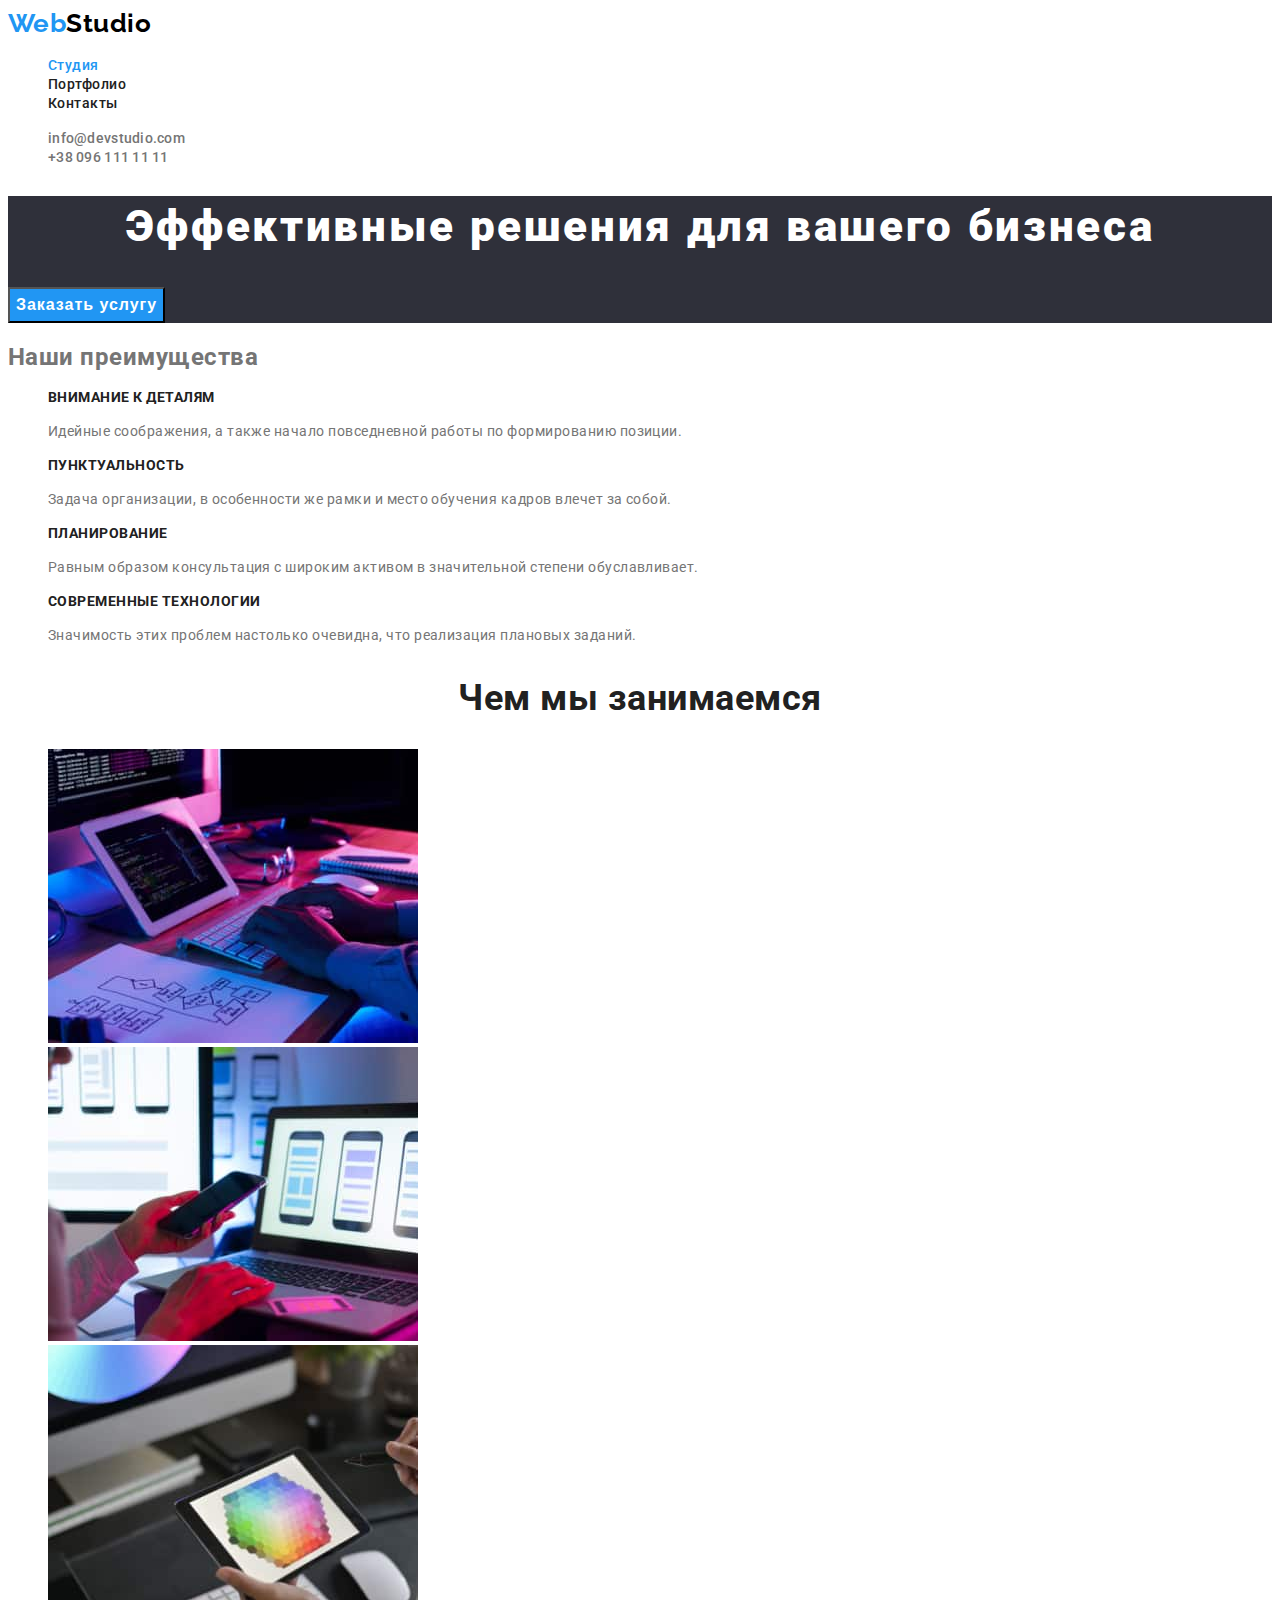
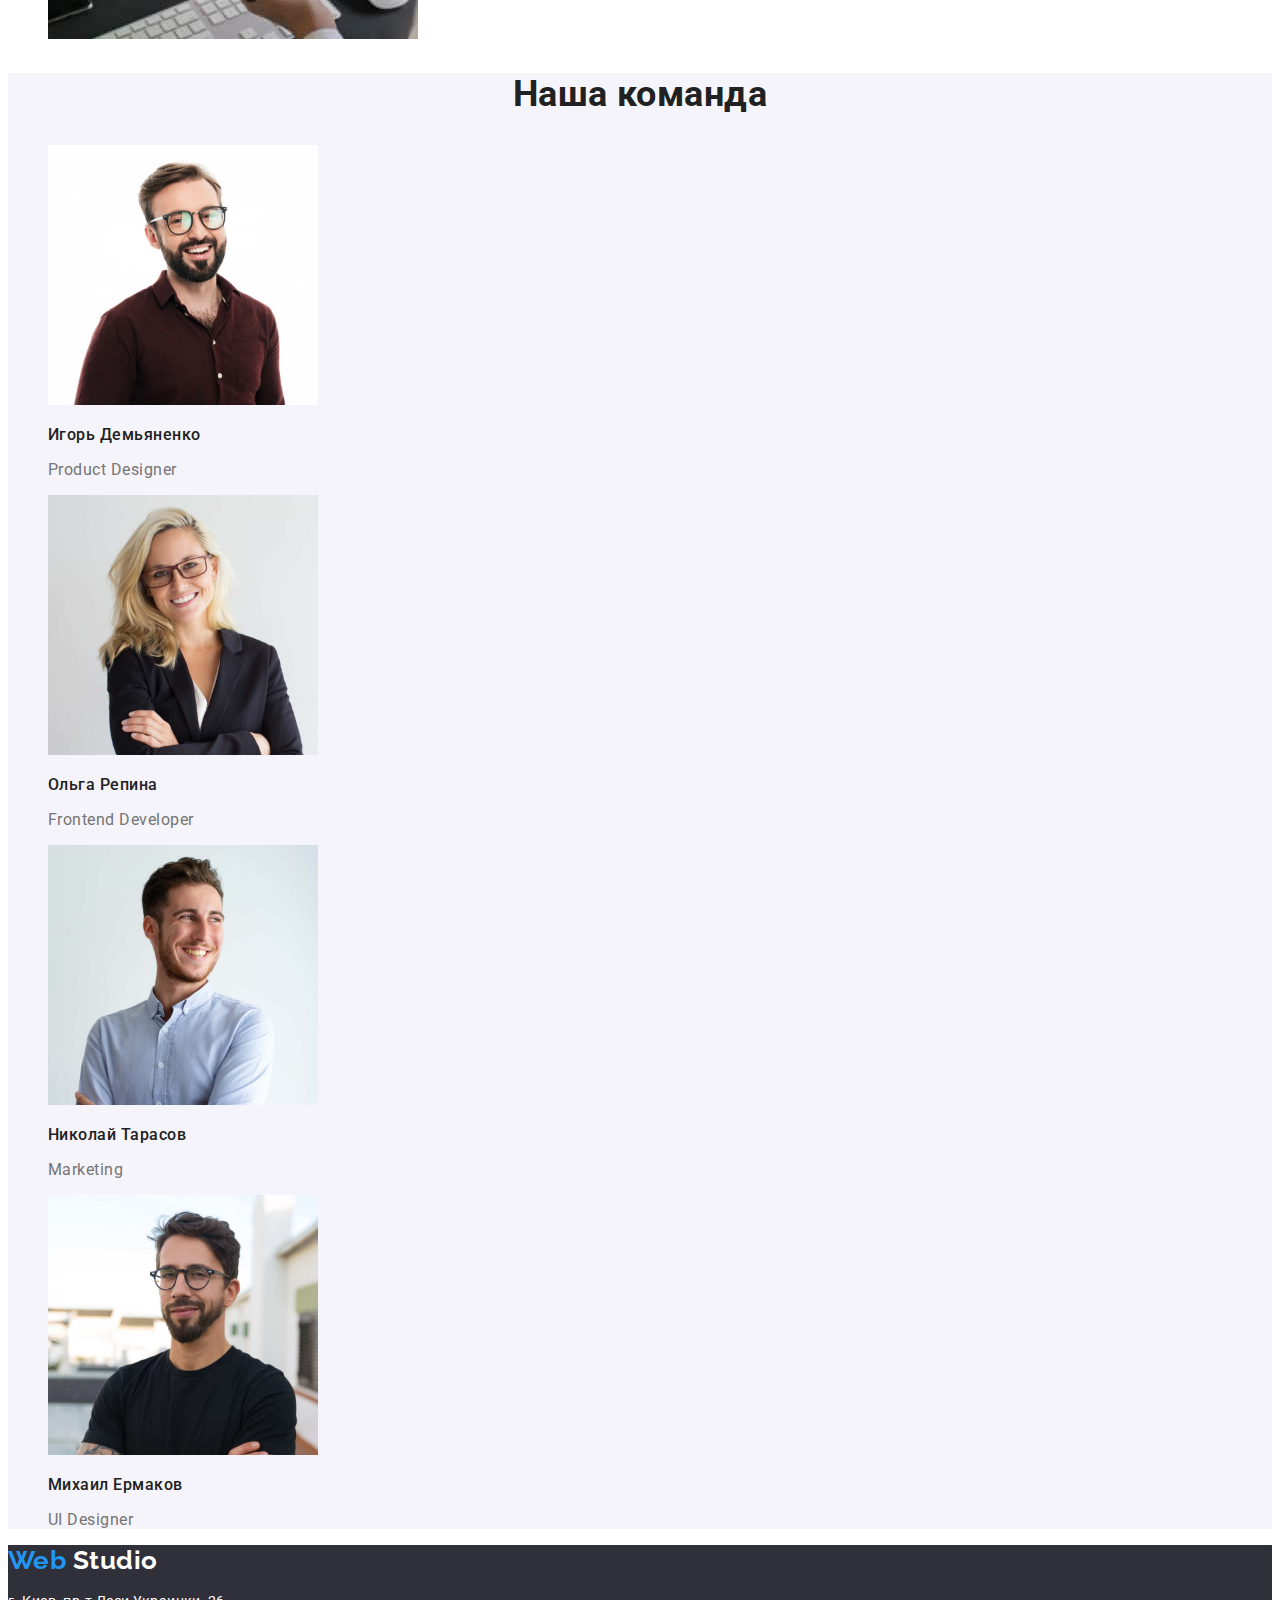
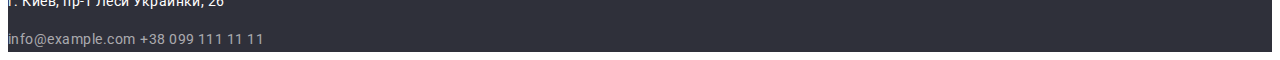
==== index.html @ 5347fd95 "Добавляет предыдущие файлы" ====
<!DOCTYPE html>
<html lang="ru">
<head>
    <meta charset="UTF-8">
    <meta http-equiv="X-UA-Compatible" content="IE=edge">
    <meta name="viewport" content="width=device-width, initial-scale=1.0">
    <title>Document</title>
    <link rel="preconnect" href="https://fonts.gstatic.com">
    <link href="https://fonts.googleapis.com/css2?family=Raleway:wght@700&family=Roboto:wght@400;500;700;900&display=swap"
        rel="stylesheet">
    <link rel="stylesheet" href="./css/styles.css">
</head>
<body>
    <header class="header">
        <nav>
            <a href="./index.html" class="logo"><span class="logo-web">Web</span><span class="logo-studio-header">Studio</span></a>
            <ul class="nav-list">
                <li><a href="" class="nav-list-link current">Студия</a></li>
                <li><a href="./portfolio.html" class="nav-list-link">Портфолио</a></li>
                <li><a href="" class="nav-list-link">Контакты</a></li>
            </ul>
        </nav>
        <ul class="contacts">
            <li><a href="mailto:info@devstudio.com" class="contacts-link" >info@devstudio.com</a></li>
            <li><a href="tel:+380961111111" class="contacts-link">+38 096 111 11 11</a></li>
        </ul>
    </header>
    <main>
        <!-- секция заказать услугу-->
        <section class="hero-section">
            <h1 class="hero-header">Эффективные решения для вашего бизнеса</h1>
            <button type="button" class="hero-button">Заказать услугу</button>
        </section>
        <!--секция наши преимущества-->
        <section class="advantages">
            <!-- скрыть заголовок этой секции-->
            <h2>Наши преимущества</h2>
            <ul class="advantages-list">
                <li>
                    <h3 class="advantages-title">Внимание к деталям</h3>
                    <p class="advantages-paragraph">Идейные соображения,
                     а также начало повседневной работы по формированию позиции.
                    </p>
                </li>
                <li>
                    <h3 class="advantages-title">Пунктуальность</h3>
                    <p class="advantages-paragraph">Задача организации, 
                    в особенности же рамки и место обучения кадров влечет за собой.
                    </p>
                </li>
                <li>
                    <h3 class="advantages-title">Планирование</h3>
                    <p class="advantages-paragraph">Равным образом консультация 
                    с широким активом в значительной степени обуславливает.
                    </p>
                </li>
                <li>
                    <h3 class="advantages-title">Современные технологии</h3>
                    <p class="advantages-paragraph">Значимость этих
                     проблем настолько очевидна, что реализация плановых заданий.
                    </p>
                </li>
            </ul>
        </section>
        <!--секция чем мы занимаемся-->
        <section class="work">
            <h2 class="secod-title">Чем мы занимаемся</h2>
            <ul class="work-list">
                <li><img src="./images/img.jpg" alt="человек печатает" width="370" height="294"></li>
                <li><img src="./images/img2.jpg" alt="телефон и ноутбук" width="370" height="294"></li>
                <li><img src="./images/img3.jpg" alt="планшет" width="370" height="294"></li>
            </ul>
        </section>
        <!--секция наша команда-->
        <section class="team">
            <h2 class="secod-title">Наша команда</h2>
            <ul class="team-list">
                <li>
                    <img src="./images/img4.jpg" alt="Игорь Демьяненко" width="270" height="260">
                    <h3 class="team-title">Игорь Демьяненко</h3>
                    <p lang="en" class="team-profession">Product Designer</p>
                </li>
                <li>
                    <img src="./images/img5.jpg" alt="Ольга Репина" width="270" height="260">
                    <h3 class="team-title">Ольга Репина</h3>
                    <p lang="en" class="team-profession">Frontend Developer</p>
                </li>
                <li>
                    <img src="./images/img6.jpg" alt="Николай Тарасов" width="270" height="260">
                    <h3 class="team-title">Николай Тарасов</h3>
                    <p lang="en" class="team-profession">Marketing</p>
                </li>
                <li>
                    <img src="./images/img7.jpg" alt="Михаил Ермаков" width="270" height="260">
                    <h3 class="team-title">Михаил Ермаков</h3>
                    <p lang="en" class="team-profession">UI Designer</p>
                </li>

            </ul>

        </section>
    
    </main>
    <footer class="footer">
        <a href="./index.html" class="logo"><span class="logo-web">Web</span> <span class="logo-studio-footer">Studio</span></a>
        <address class="address">
            <p class="address-map">г. Киев, пр-т Леси Украинки, 26</p>
            <a href="mailto:info@example.com" class="address-link">info@example.com</a>
            <a href="tel:+380991111111" class="address-link">+38 099 111 11 11</a>
        </address>

    </footer>
</body>
</html>
---- css/styles.css ----
:root {
    --primary-text-color:#757575;
    --title-text-color:#212121;
    --white-text-color:#FFFFFF;
    --accent-color:#2196F3;
    --secondary-background-color:#F5F4FA;
    --header-background-color:#FFFFFF;
    
}
/* цвет шрифта лого #000000; */
/* цвет телефона и міла в футере color: rgba(255, 255, 255, 0.6); */
/* ховер на кнопке rgba(255, 255, 255, 0) 100%) */

body {
    font-family: Roboto, sans-serif;
    font-weight: 400;
    letter-spacing: 0.03em;
    color: var(--primary-text-color);
}
ul {
    list-style-type: none;
}
/* логотип  */
.logo {
    font-family: Raleway, sans-serif;
    font-weight: 700;
    font-size: 26px;
    line-height: 1.2;
    text-decoration: none;
}

.logo-studio-header{
color: #000000;
}
.logo-studio-footer {
    color: var(--white-text-color);
}
.logo-web {
    color: var(--accent-color);
}

/* ШАПКА */
.header {
    background-color: var(--header-background-color);
}
.nav-list .nav-list-link.current{
    color: var(--accent-color);
}
.nav-list-link {    
    font-weight: 500;
    font-size: 14px;
    line-height: 1.14;
    color: var(--title-text-color);
    text-decoration: none;
}
.nav-list-link:hover,.nav-list-link:focus {
    color: var(--accent-color);
}
/* .contacts {
    
} */
.contacts-link { 
    font-weight: 500;
    font-size: 14px;
    line-height: 1.14;
    letter-spacing: 0.02em;
    color: var(--primary-text-color);
    text-decoration: none;
}
.contacts-link:hover, .contacts-link:focus {
    color: var(--accent-color);
}

/* ЗАГОЛОВКИ */
.secod-title {
    font-weight: 700;
    font-size: 36px;
    line-height: 1/17;
    text-align: center;
    color: var(--title-text-color);
}

/* КОНТЕНТ ГЛАВНОЙ СТРАНИЦЫ */

/* герой */
.hero-section {
    background-color: #2F303A;
}
.hero-header {
    font-weight: 900;
    font-size: 44px;
    line-height: 1.4;
    text-align: center;
    letter-spacing: 0.06em;
    color: var(--white-text-color);
}
.hero-button {
    font-weight: 700;
    font-size: 16px;
    line-height: 1.87;
    align-items: center;
    text-align: center;
    letter-spacing: 0.06em; 
    color: var(--white-text-color);
    background-color: var(--accent-color);
}
.hero-button:hover, .hero-button:focus {
   background: linear-gradient(180deg, #FFFFFF 0%, 
   rgba(255, 255, 255, 0) 100%), #FFFFFF;;
}
/* секция наши преимущества */

.advantages {
    
}
/* .advantages-list {
    
} */
.advantages-title {
    font-weight: 700;
    font-size: 14px;
    line-height: 1.14;
    text-transform: uppercase;
    color: var(--title-text-color);
}
.advantages-paragraph {
    font-size: 14px;
    line-height: 1.7;
}

/* секция чем мы занимаемся */
.work {
    
}
.work-list {
    list-style-type: none;
}
/* секция наша команда */
.team {
    background-color: var(--secondary-background-color);
}
.team-list {

}
.team-title {
    font-weight: 500;
    font-size: 16px;
    line-height: 1.19;
    color: var(--title-text-color);
}
.team-profession {
    font-size: 16px;
    line-height: 1.19;
}

/* футер */
.footer {
    background-color: #2F303A;
}
.address {
    font-style: normal;
}
.address-map {
    font-size: 14px;
    line-height: 1.71;
    color: var(--white-text-color);
    text-decoration: none;
}
.address-link {
    font-size: 14px;
    line-height: 1.71;
    color: rgba(255, 255, 255, 0.6);
    text-decoration: none;
}
.address-link:hover, .address-link:focus {
    color: var(--accent-color);
}

/* КОНТЕНТ СТРАНИЦЫ ПОРТФОЛИО */

/* кнопки */
/* .filter-list {
    
} */
.filter-item {
      
    font-weight: 500;
    font-size: 16px;
    line-height: 1.62;
    text-align: center;
    background-color: var(--secondary-background-color);
    color: var(--title-text-color);
}
.filter-item:hover, .filter-item:focus {
    background-color: var(--accent-color);
    color: var(--white-text-color);
}
/* .portfolio-list {
    
} */
.portfolio-link {
    text-decoration: none;
}
.portfolio-title {
    font-weight: 700;
    font-size: 18px;
    line-height: 2;
    letter-spacing: 0.06em;
    color: var(--title-text-color);
    
}
.portfolio-item {
    font-weight: 400;
    font-size: 16px;
    line-height: 1.87;
    letter-spacing: 0.03em;
    color: var(--primary-text-color);
    
}
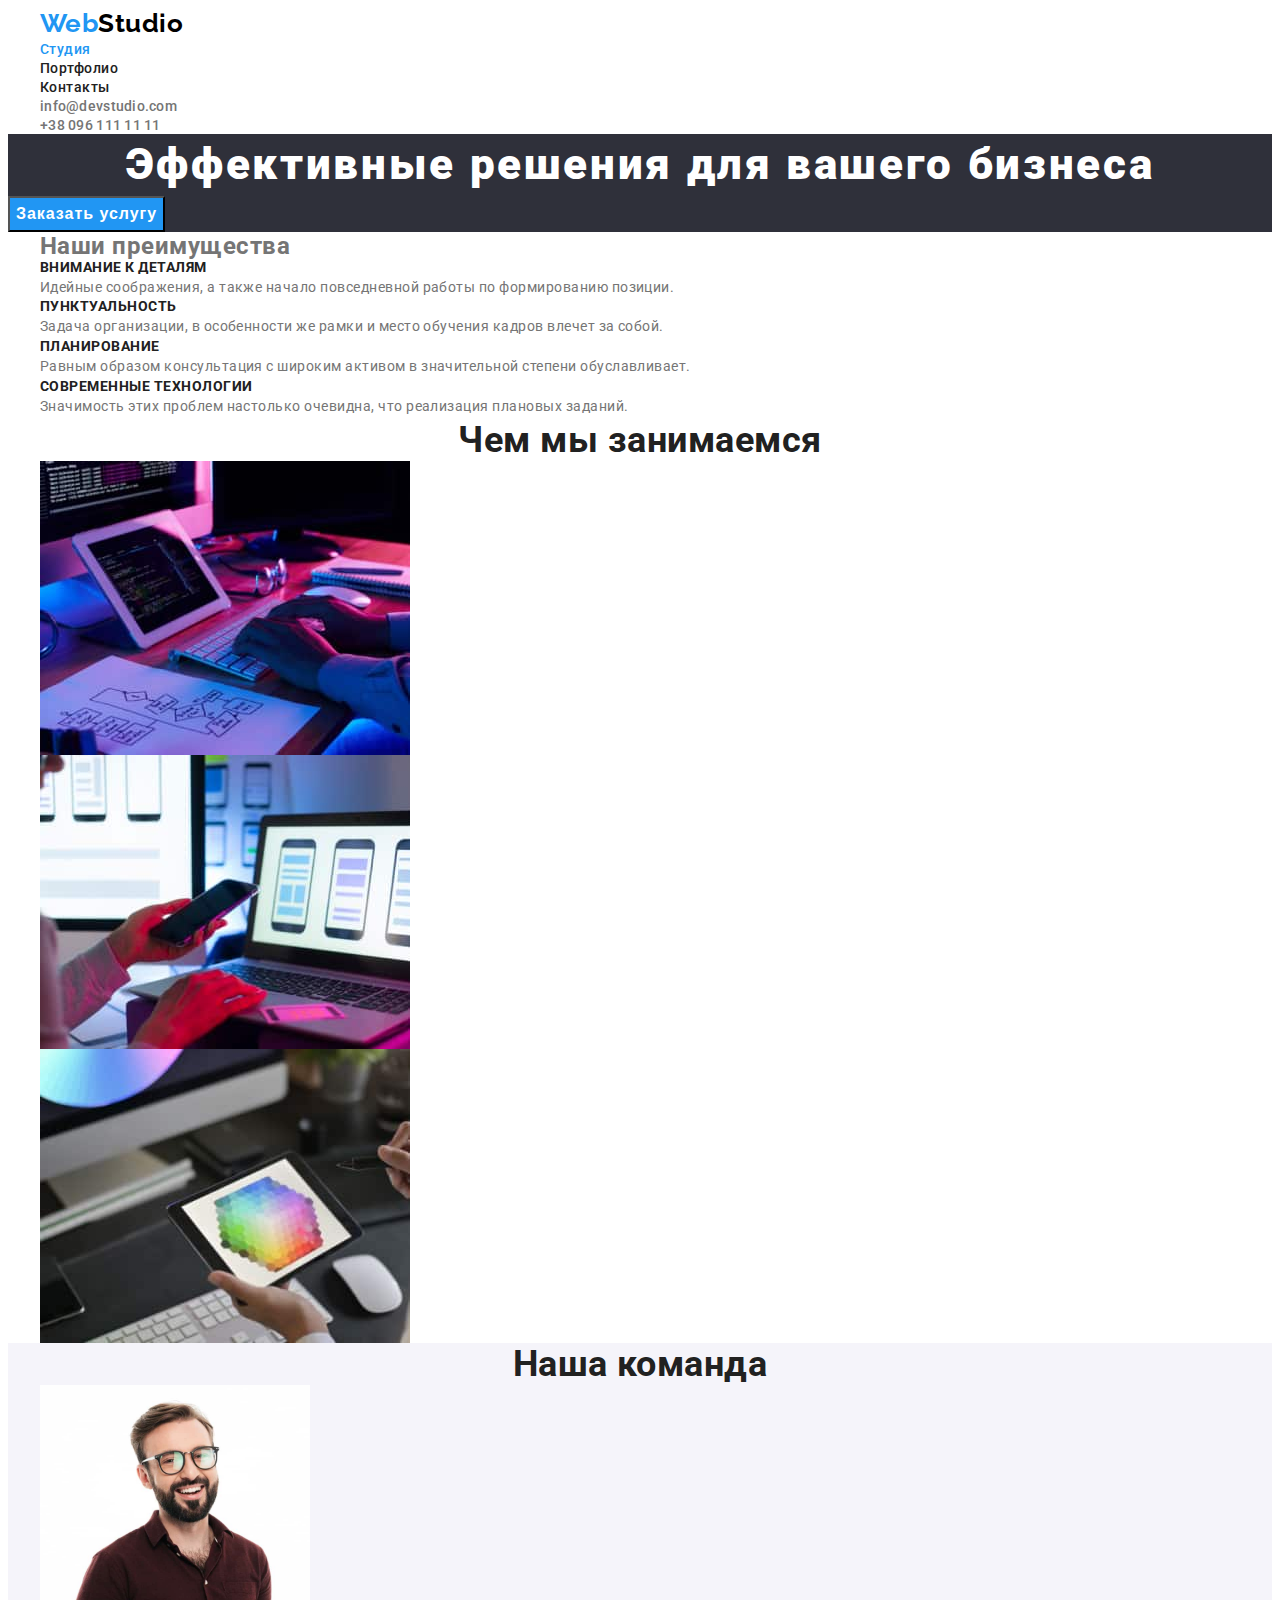
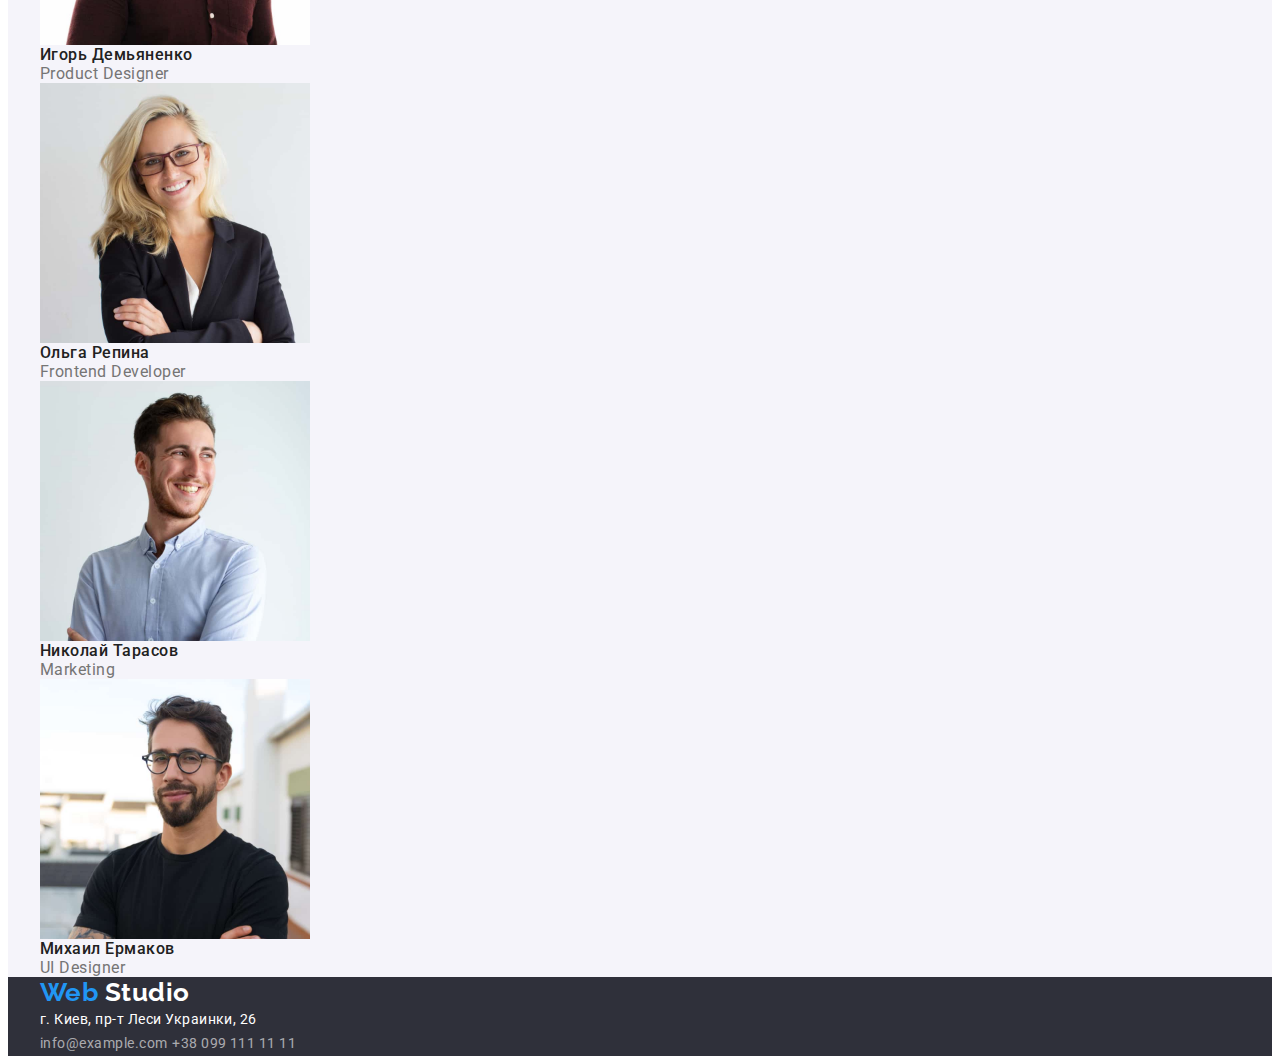
==== commit 2166f45d: "подключает normalize, сброс отступов и создание контейнера" ====
--- a/index.html
+++ b/index.html
@@ -8,22 +8,28 @@
     <link rel="preconnect" href="https://fonts.gstatic.com">
     <link href="https://fonts.googleapis.com/css2?family=Raleway:wght@700&family=Roboto:wght@400;500;700;900&display=swap"
         rel="stylesheet">
+    <link rel="stylesheet" href="https://cdnjs.cloudflare.com/ajax/libs/modern-normalize/1.0.0/modern-normalize.min.css"
+        integrity="sha512-ISS7cAi1PEhQ8jnbJpJZMd29NlhNj4AWYyLOSp2CE/CsHxTCu+r+t0D2yoJudVrd0/8fTVPUVDzY5Tvli75u/g=="
+        crossorigin="anonymous" />
     <link rel="stylesheet" href="./css/styles.css">
 </head>
 <body>
     <header class="header">
-        <nav>
-            <a href="./index.html" class="logo"><span class="logo-web">Web</span><span class="logo-studio-header">Studio</span></a>
-            <ul class="nav-list">
-                <li><a href="" class="nav-list-link current">Студия</a></li>
-                <li><a href="./portfolio.html" class="nav-list-link">Портфолио</a></li>
-                <li><a href="" class="nav-list-link">Контакты</a></li>
+        <div class="container">
+            <nav>
+                <a href="./index.html" class="logo"><span class="logo-web">Web</span><span
+                class="logo-studio-header">Studio</span></a>
+                <ul class="nav-list">
+                    <li><a href="" class="nav-list-link current">Студия</a></li>
+                    <li><a href="./portfolio.html" class="nav-list-link">Портфолио</a></li>
+                    <li><a href="" class="nav-list-link">Контакты</a></li>
+                </ul>
+            </nav>
+            <ul class="contacts">
+                <li><a href="mailto:info@devstudio.com" class="contacts-link">info@devstudio.com</a></li>
+                <li><a href="tel:+380961111111" class="contacts-link">+38 096 111 11 11</a></li>
             </ul>
-        </nav>
-        <ul class="contacts">
-            <li><a href="mailto:info@devstudio.com" class="contacts-link" >info@devstudio.com</a></li>
-            <li><a href="tel:+380961111111" class="contacts-link">+38 096 111 11 11</a></li>
-        </ul>
+        </div>
     </header>
     <main>
         <!-- секция заказать услугу-->
@@ -33,46 +39,50 @@
         </section>
         <!--секция наши преимущества-->
         <section class="advantages">
-            <!-- скрыть заголовок этой секции-->
+            <div class="container">
+                <!-- скрыть заголовок этой секции-->
             <h2>Наши преимущества</h2>
             <ul class="advantages-list">
                 <li>
                     <h3 class="advantages-title">Внимание к деталям</h3>
                     <p class="advantages-paragraph">Идейные соображения,
-                     а также начало повседневной работы по формированию позиции.
+                        а также начало повседневной работы по формированию позиции.
                     </p>
                 </li>
                 <li>
                     <h3 class="advantages-title">Пунктуальность</h3>
-                    <p class="advantages-paragraph">Задача организации, 
-                    в особенности же рамки и место обучения кадров влечет за собой.
+                    <p class="advantages-paragraph">Задача организации,
+                        в особенности же рамки и место обучения кадров влечет за собой.
                     </p>
                 </li>
                 <li>
                     <h3 class="advantages-title">Планирование</h3>
-                    <p class="advantages-paragraph">Равным образом консультация 
-                    с широким активом в значительной степени обуславливает.
+                    <p class="advantages-paragraph">Равным образом консультация
+                        с широким активом в значительной степени обуславливает.
                     </p>
                 </li>
                 <li>
                     <h3 class="advantages-title">Современные технологии</h3>
                     <p class="advantages-paragraph">Значимость этих
-                     проблем настолько очевидна, что реализация плановых заданий.
+                        проблем настолько очевидна, что реализация плановых заданий.
                     </p>
                 </li>
-            </ul>
+            </ul></div>
         </section>
         <!--секция чем мы занимаемся-->
         <section class="work">
+           <div class="container">
             <h2 class="secod-title">Чем мы занимаемся</h2>
             <ul class="work-list">
                 <li><img src="./images/img.jpg" alt="человек печатает" width="370" height="294"></li>
                 <li><img src="./images/img2.jpg" alt="телефон и ноутбук" width="370" height="294"></li>
                 <li><img src="./images/img3.jpg" alt="планшет" width="370" height="294"></li>
             </ul>
+    </div>
         </section>
         <!--секция наша команда-->
         <section class="team">
+            <div class="container">
             <h2 class="secod-title">Наша команда</h2>
             <ul class="team-list">
                 <li>
@@ -95,20 +105,18 @@
                     <h3 class="team-title">Михаил Ермаков</h3>
                     <p lang="en" class="team-profession">UI Designer</p>
                 </li>
-
-            </ul>
-
+            </ul></div>
         </section>
     
     </main>
     <footer class="footer">
+        <div class="container">
         <a href="./index.html" class="logo"><span class="logo-web">Web</span> <span class="logo-studio-footer">Studio</span></a>
         <address class="address">
             <p class="address-map">г. Киев, пр-т Леси Украинки, 26</p>
             <a href="mailto:info@example.com" class="address-link">info@example.com</a>
             <a href="tel:+380991111111" class="address-link">+38 099 111 11 11</a>
-        </address>
-
+        </address></div>
     </footer>
 </body>
 </html>--- a/css/styles.css
+++ b/css/styles.css
@@ -20,6 +20,7 @@
 ul {
     list-style-type: none;
 }
+
 /* логотип  */
 .logo {
     font-family: Raleway, sans-serif;
@@ -27,6 +28,34 @@
     font-size: 26px;
     line-height: 1.2;
     text-decoration: none;
+}
+
+h1,
+h2,
+h3,
+h4,
+h5,
+h6,
+p {
+ margin-top: 0;
+ margin-bottom: 0;
+}
+
+ul,
+ol {
+margin-top: 0;
+margin-bottom: 0;
+padding-left: 0;
+}
+img {
+display: block;
+}
+.container {
+    width: 1200px;
+    padding-left: 15px;
+    padding-right: 15px;
+    margin: 0 auto;
+
 }
 
 .logo-studio-header{
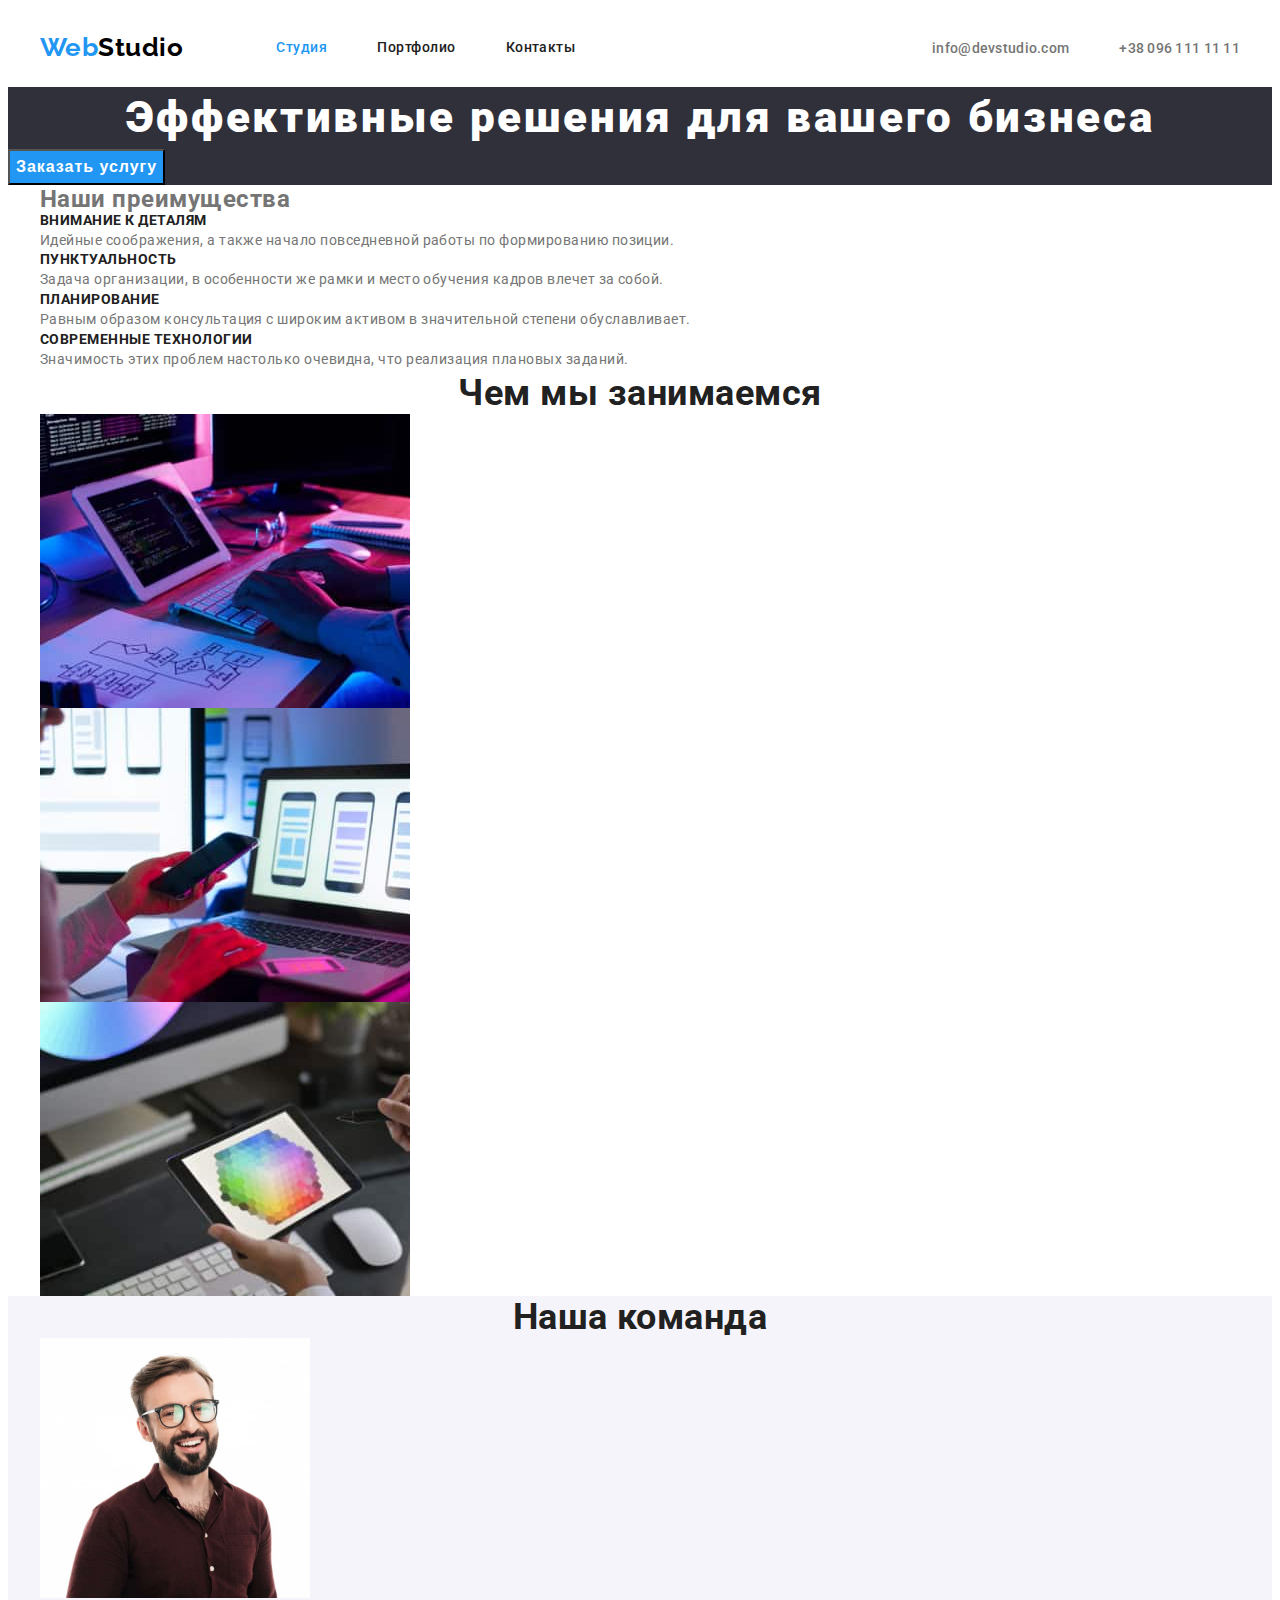
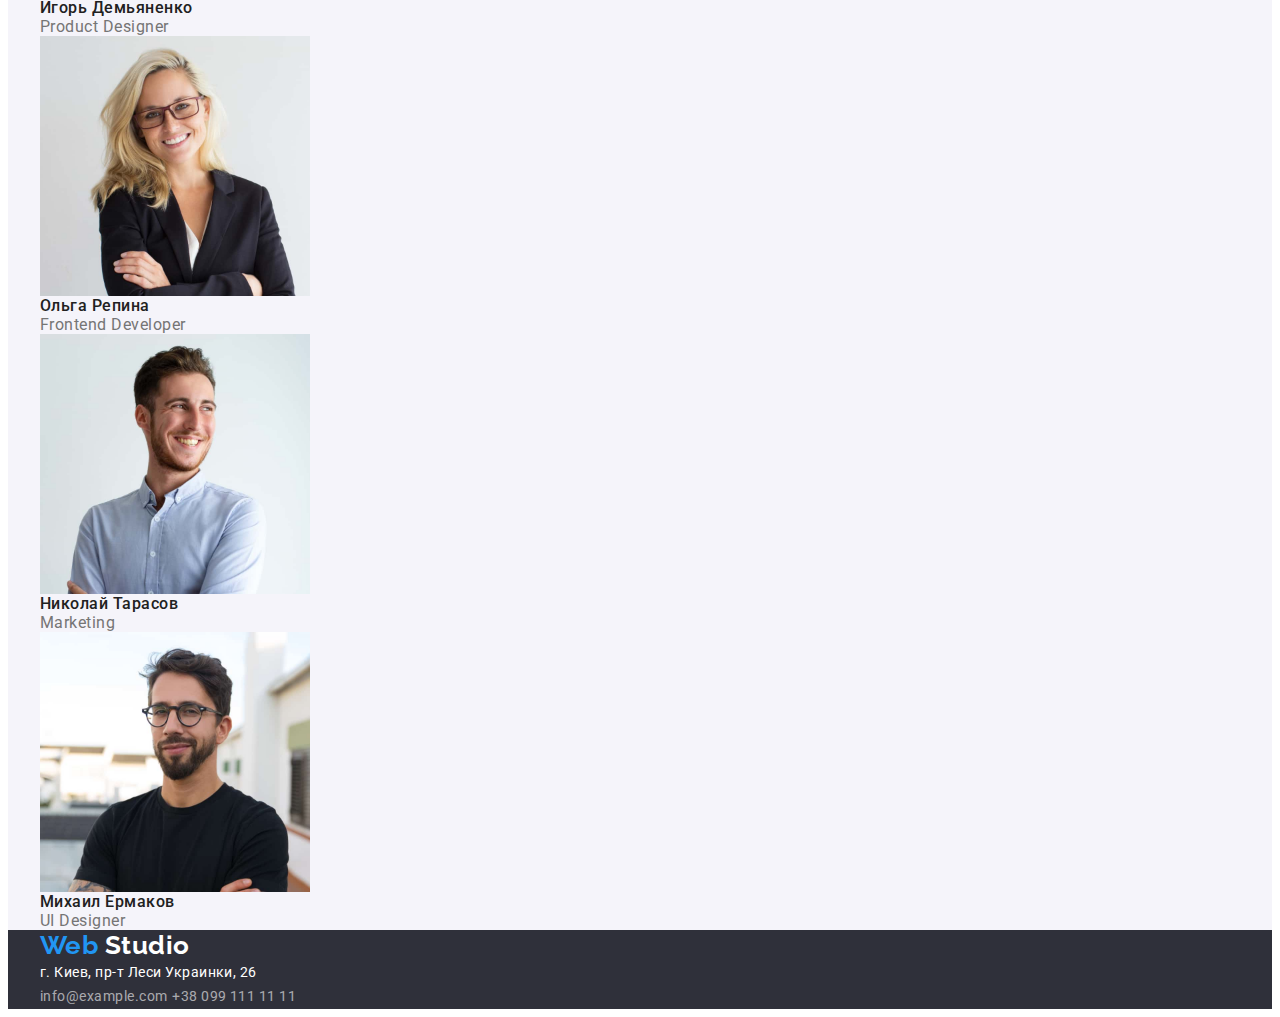
==== commit 0c8b7d4a: "выравнивание  элементов в шапке" ====
--- a/index.html
+++ b/index.html
@@ -15,14 +15,14 @@
 </head>
 <body>
     <header class="header">
-        <div class="container">
-            <nav>
+        <div class="container header-container">
+            <nav class="navigation">
                 <a href="./index.html" class="logo"><span class="logo-web">Web</span><span
                 class="logo-studio-header">Studio</span></a>
                 <ul class="nav-list">
-                    <li><a href="" class="nav-list-link current">Студия</a></li>
-                    <li><a href="./portfolio.html" class="nav-list-link">Портфолио</a></li>
-                    <li><a href="" class="nav-list-link">Контакты</a></li>
+                    <li class="nav-list-item"><a href="" class="nav-list-link current">Студия</a></li>
+                    <li class="nav-list-item"><a href="./portfolio.html" class="nav-list-link">Портфолио</a></li>
+                    <li class="nav-list-item"><a href="" class="nav-list-link">Контакты</a></li>
                 </ul>
             </nav>
             <ul class="contacts">
--- a/css/styles.css
+++ b/css/styles.css
@@ -55,7 +55,18 @@
     padding-left: 15px;
     padding-right: 15px;
     margin: 0 auto;
-
+}
+.header-container {
+    display: flex;
+    align-items: center;
+    margin-left: auto;
+}
+.navigation {
+    display: flex;
+    align-items: center;
+}
+.logo {
+    margin-right: 93px;
 }
 
 .logo-studio-header{
@@ -70,25 +81,40 @@
 
 /* ШАПКА */
 .header {
+    padding-top: 24px;
+    padding-bottom: 24px;
     background-color: var(--header-background-color);
 }
+.nav-list {
+    display: flex;
+}
 .nav-list .nav-list-link.current{
     color: var(--accent-color);
 }
-.nav-list-link {    
+.nav-list-link {
+    display: block;
+    padding-bottom: 5px;
+    padding-top: 5px;
+
     font-weight: 500;
     font-size: 14px;
     line-height: 1.14;
     color: var(--title-text-color);
     text-decoration: none;
 }
+
+.nav-list-item:not(:last-child) {
+    margin-right: 50px;
+}
 .nav-list-link:hover,.nav-list-link:focus {
     color: var(--accent-color);
 }
-/* .contacts {
-    
-} */
+.contacts {
+    display: flex;
+    margin-left: auto;
+}
 .contacts-link { 
+    margin-left: 50px;
     font-weight: 500;
     font-size: 14px;
     line-height: 1.14;
@@ -96,6 +122,7 @@
     color: var(--primary-text-color);
     text-decoration: none;
 }
+
 .contacts-link:hover, .contacts-link:focus {
     color: var(--accent-color);
 }
@@ -212,7 +239,7 @@
     
 } */
 .filter-item {
-      
+    border-radius: 4px;
     font-weight: 500;
     font-size: 16px;
     line-height: 1.62;
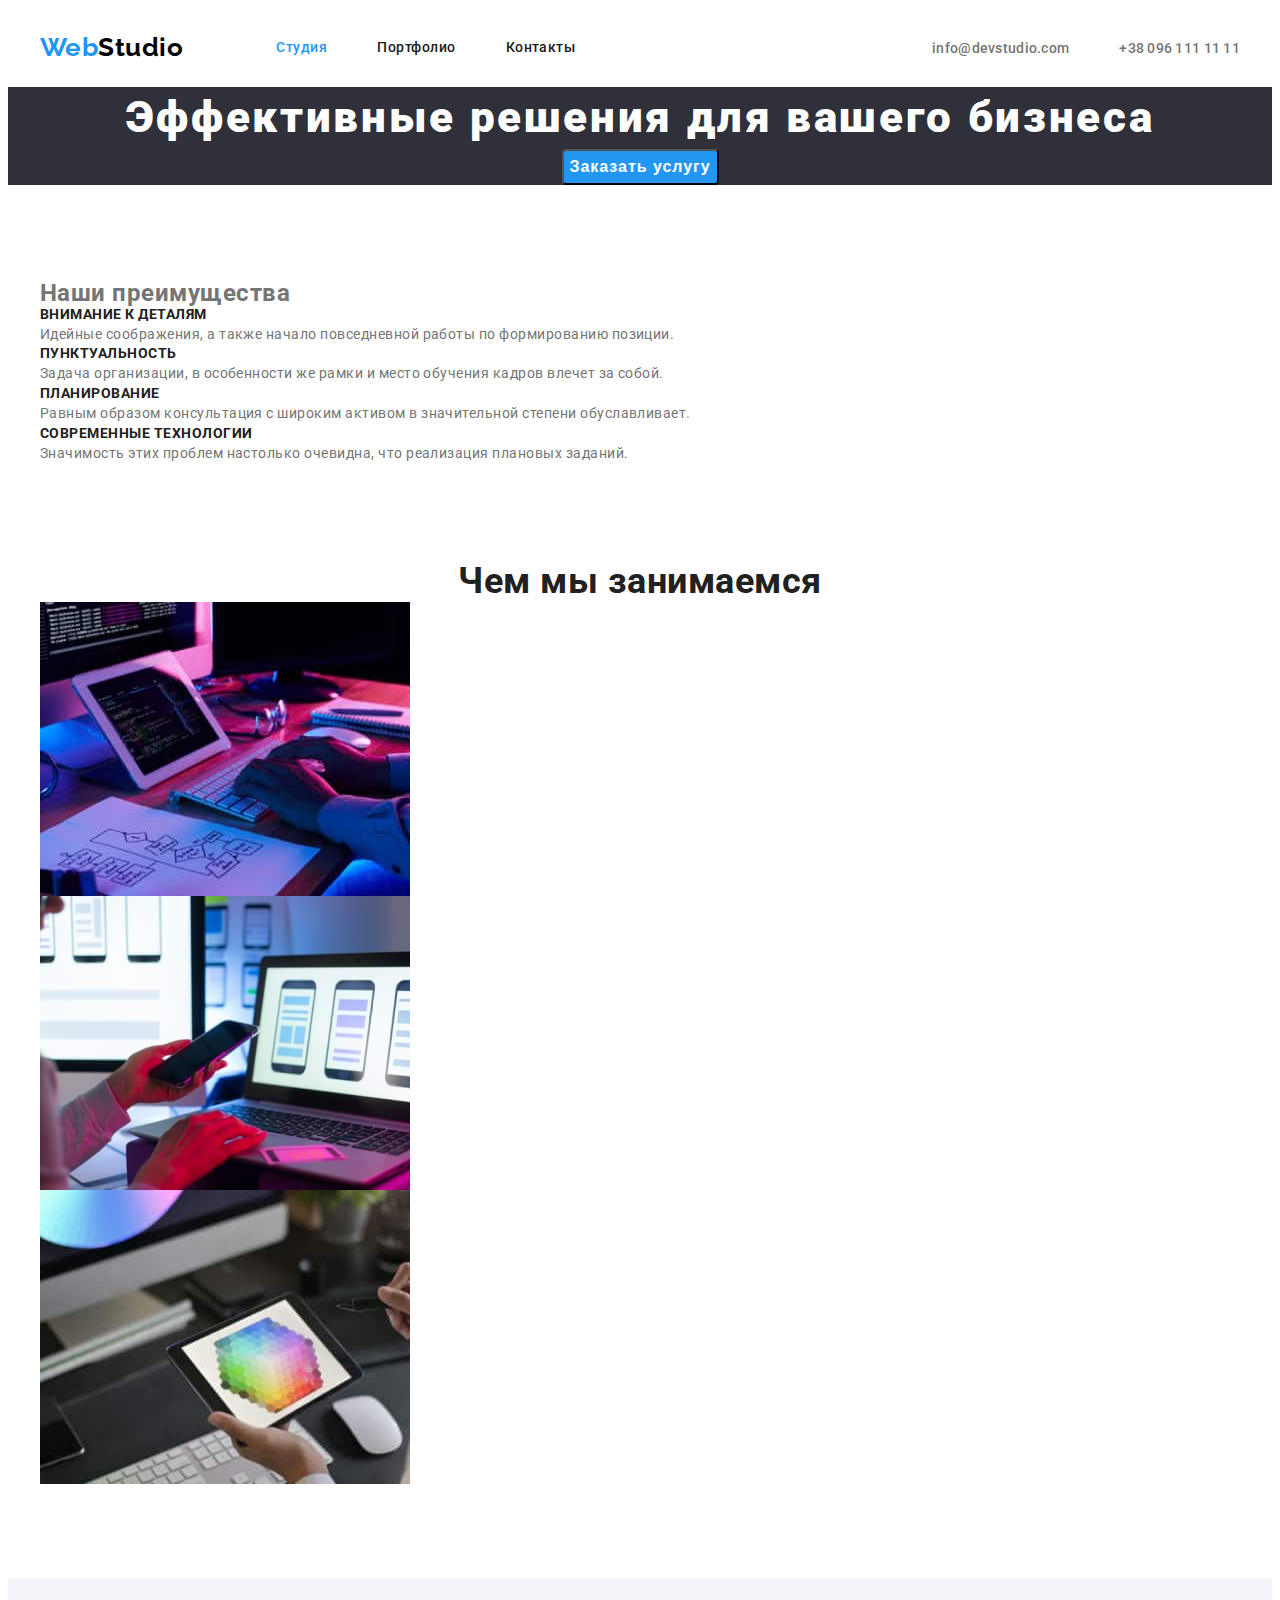
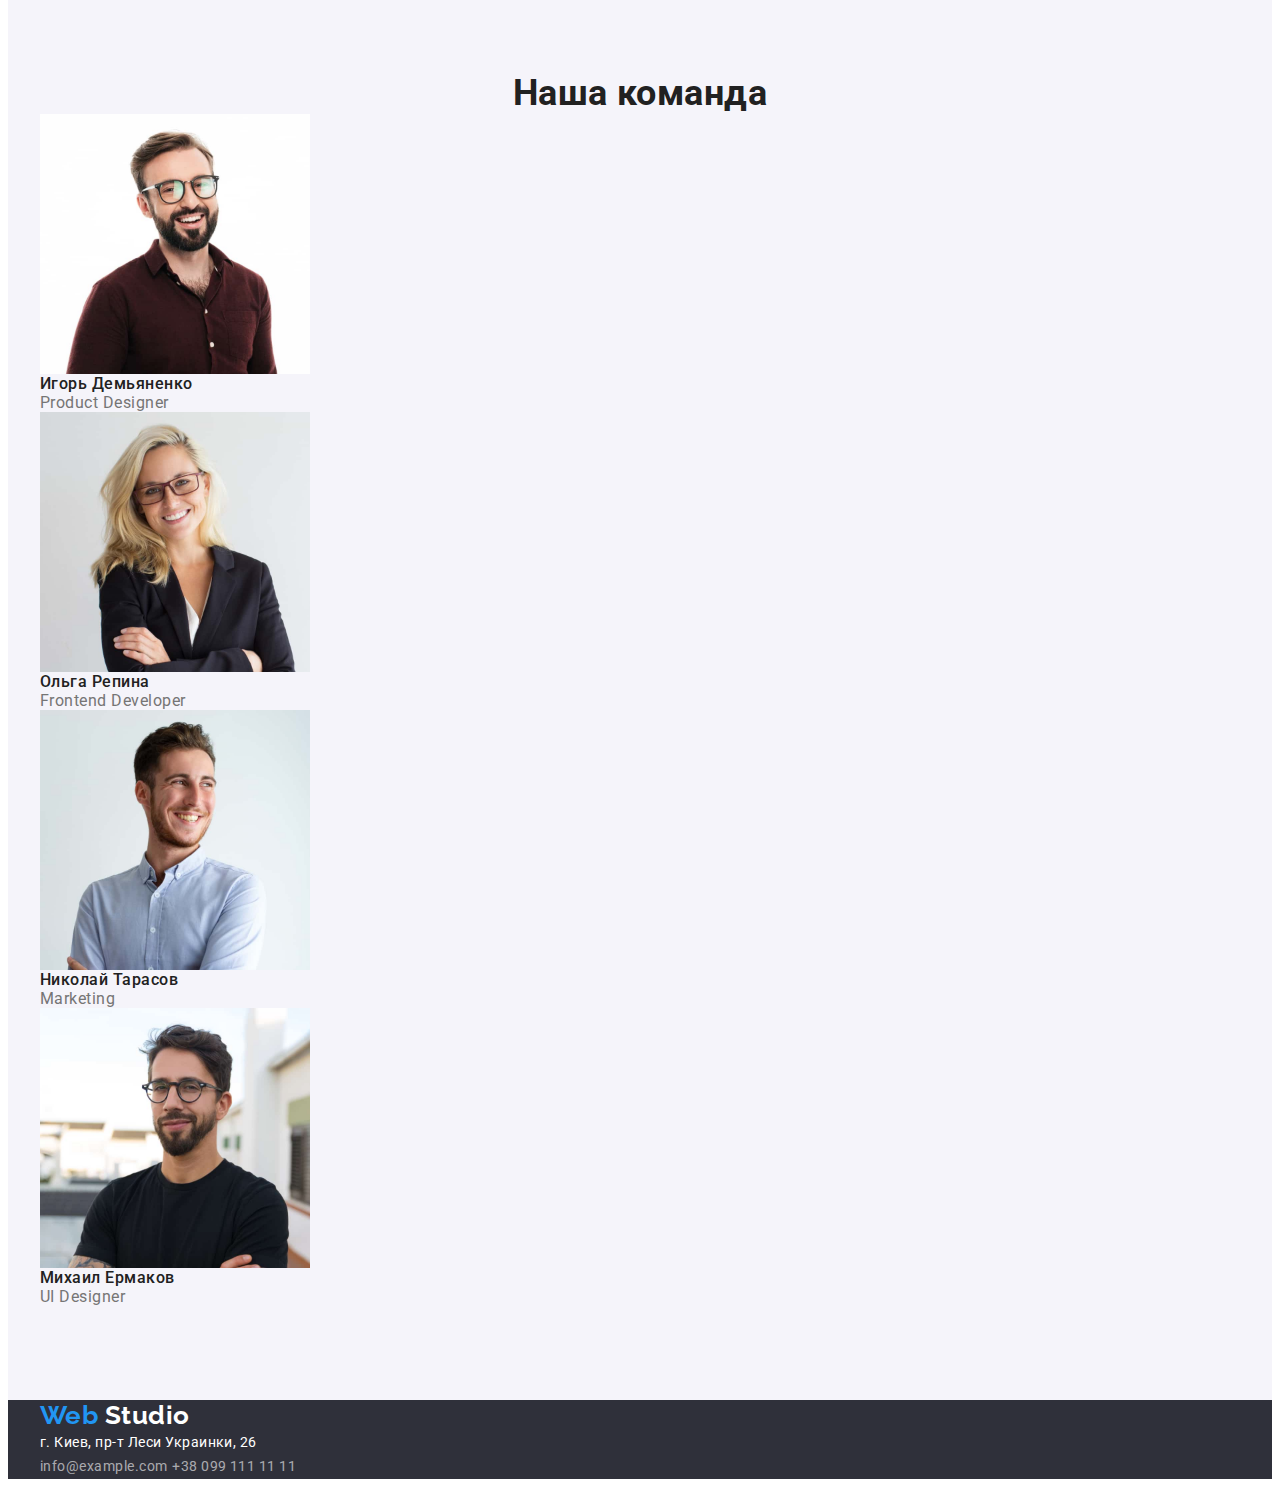
==== commit b9cb0392: "добавляет отступы внутри секций" ====
--- a/index.html
+++ b/index.html
@@ -81,7 +81,7 @@
     </div>
         </section>
         <!--секция наша команда-->
-        <section class="team">
+        <section class="team section">
             <div class="container">
             <h2 class="secod-title">Наша команда</h2>
             <ul class="team-list">
--- a/css/styles.css
+++ b/css/styles.css
@@ -19,15 +19,6 @@
 }
 ul {
     list-style-type: none;
-}
-
-/* логотип  */
-.logo {
-    font-family: Raleway, sans-serif;
-    font-weight: 700;
-    font-size: 26px;
-    line-height: 1.2;
-    text-decoration: none;
 }
 
 h1,
@@ -65,8 +56,19 @@
     display: flex;
     align-items: center;
 }
+.section {
+    padding-top: 94px;
+    padding-bottom: 94px;
+}
+
+/* логотип  */
 .logo {
     margin-right: 93px;
+    font-family: Raleway, sans-serif;
+    font-weight: 700;
+    font-size: 26px;
+    line-height: 1.2;
+    text-decoration: none;
 }
 
 .logo-studio-header{
@@ -151,10 +153,14 @@
     color: var(--white-text-color);
 }
 .hero-button {
+    display: block;
+    margin-left: auto;
+    margin-right: auto;
+
+    border-radius: 4px;
     font-weight: 700;
     font-size: 16px;
     line-height: 1.87;
-    align-items: center;
     text-align: center;
     letter-spacing: 0.06em; 
     color: var(--white-text-color);
@@ -167,7 +173,8 @@
 /* секция наши преимущества */
 
 .advantages {
-    
+    padding-top: 94px;
+    padding-bottom: 47px;
 }
 /* .advantages-list {
     
@@ -186,7 +193,8 @@
 
 /* секция чем мы занимаемся */
 .work {
-    
+    padding-top: 47px;
+    padding-bottom: 94px;
 }
 .work-list {
     list-style-type: none;
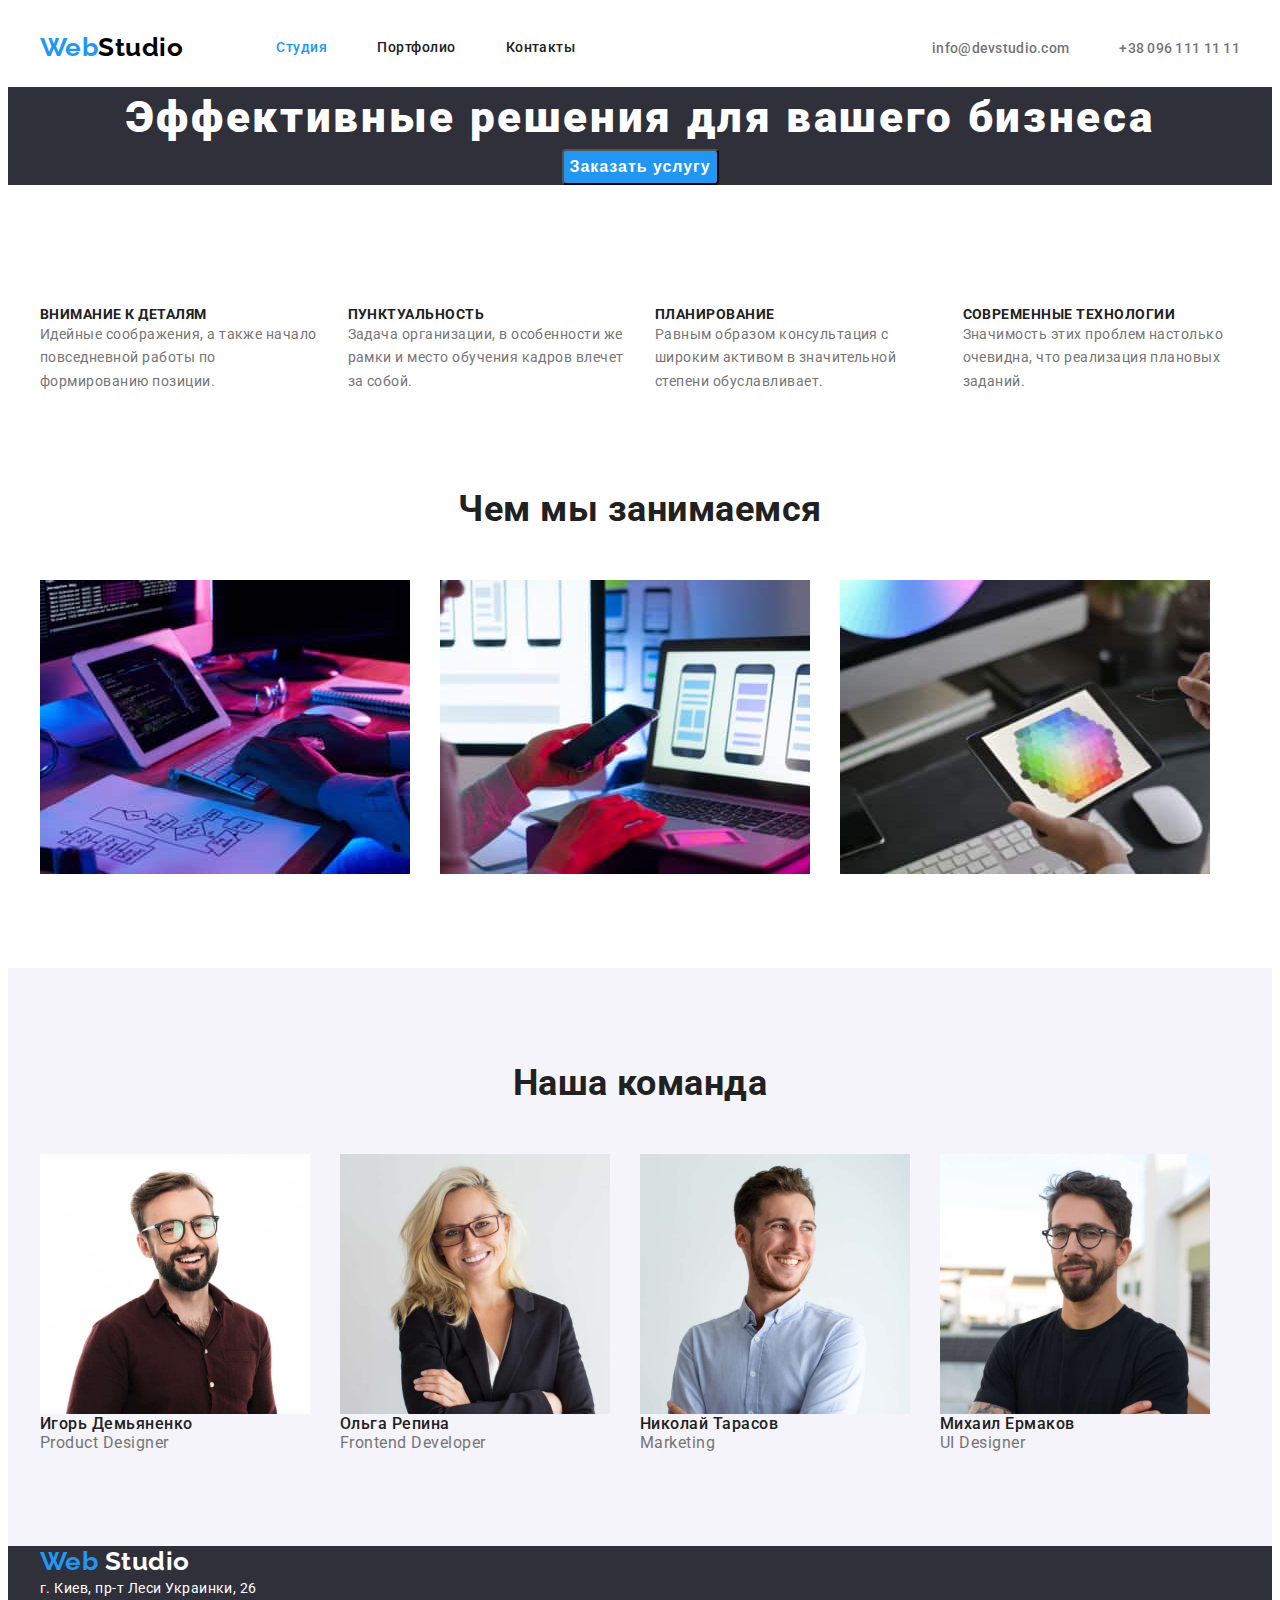
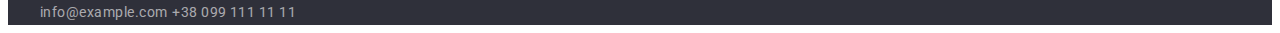
==== commit 0fc5c152: "Добавляет выравнивание на главной странице" ====
--- a/index.html
+++ b/index.html
@@ -40,83 +40,86 @@
         <!--секция наши преимущества-->
         <section class="advantages">
             <div class="container">
-                <!-- скрыть заголовок этой секции-->
-            <h2>Наши преимущества</h2>
-            <ul class="advantages-list">
-                <li>
-                    <h3 class="advantages-title">Внимание к деталям</h3>
-                    <p class="advantages-paragraph">Идейные соображения,
-                        а также начало повседневной работы по формированию позиции.
-                    </p>
-                </li>
-                <li>
-                    <h3 class="advantages-title">Пунктуальность</h3>
-                    <p class="advantages-paragraph">Задача организации,
-                        в особенности же рамки и место обучения кадров влечет за собой.
-                    </p>
-                </li>
-                <li>
-                    <h3 class="advantages-title">Планирование</h3>
-                    <p class="advantages-paragraph">Равным образом консультация
-                        с широким активом в значительной степени обуславливает.
-                    </p>
-                </li>
-                <li>
-                    <h3 class="advantages-title">Современные технологии</h3>
-                    <p class="advantages-paragraph">Значимость этих
-                        проблем настолько очевидна, что реализация плановых заданий.
-                    </p>
-                </li>
-            </ul></div>
+                    <!-- скрыть заголовок этой секции-->
+                <h2 class="advantages-header-title">Наши преимущества</h2>
+                <ul class="advantages-list">
+                    <li class="advantage-item">
+                        <h3 class="advantages-title">Внимание к деталям</h3>
+                        <p class="advantages-paragraph">Идейные соображения,
+                            а также начало повседневной работы по формированию позиции.
+                        </p>
+                    </li>
+                    <li class="advantage-item">
+                        <h3 class="advantages-title">Пунктуальность</h3>
+                        <p class="advantages-paragraph">Задача организации,
+                            в особенности же рамки и место обучения кадров влечет за собой.
+                        </p>
+                    </li>
+                    <li class="advantage-item">
+                        <h3 class="advantages-title">Планирование</h3>
+                        <p class="advantages-paragraph">Равным образом консультация
+                            с широким активом в значительной степени обуславливает.
+                        </p>
+                    </li>
+                    <li class="advantage-item">
+                        <h3 class="advantages-title">Современные технологии</h3>
+                        <p class="advantages-paragraph">Значимость этих
+                            проблем настолько очевидна, что реализация плановых заданий.
+                        </p>
+                    </li>
+                </ul>
+            </div>
         </section>
         <!--секция чем мы занимаемся-->
         <section class="work">
            <div class="container">
-            <h2 class="secod-title">Чем мы занимаемся</h2>
-            <ul class="work-list">
-                <li><img src="./images/img.jpg" alt="человек печатает" width="370" height="294"></li>
-                <li><img src="./images/img2.jpg" alt="телефон и ноутбук" width="370" height="294"></li>
-                <li><img src="./images/img3.jpg" alt="планшет" width="370" height="294"></li>
-            </ul>
-    </div>
+                <h2 class="second-title">Чем мы занимаемся</h2>
+                <ul class="work-list">
+                    <li class="work-list-item"><img src="./images/img.jpg" alt="человек печатает" width="370" height="294"></li>
+                    <li class="work-list-item"><img src="./images/img2.jpg" alt="телефон и ноутбук" width="370" height="294"></li>
+                    <li class="work-list-item"><img src="./images/img3.jpg" alt="планшет" width="370" height="294"></li>
+                </ul>
+            </div>
         </section>
         <!--секция наша команда-->
         <section class="team section">
             <div class="container">
-            <h2 class="secod-title">Наша команда</h2>
-            <ul class="team-list">
-                <li>
-                    <img src="./images/img4.jpg" alt="Игорь Демьяненко" width="270" height="260">
-                    <h3 class="team-title">Игорь Демьяненко</h3>
-                    <p lang="en" class="team-profession">Product Designer</p>
-                </li>
-                <li>
-                    <img src="./images/img5.jpg" alt="Ольга Репина" width="270" height="260">
-                    <h3 class="team-title">Ольга Репина</h3>
-                    <p lang="en" class="team-profession">Frontend Developer</p>
-                </li>
-                <li>
-                    <img src="./images/img6.jpg" alt="Николай Тарасов" width="270" height="260">
-                    <h3 class="team-title">Николай Тарасов</h3>
-                    <p lang="en" class="team-profession">Marketing</p>
-                </li>
-                <li>
-                    <img src="./images/img7.jpg" alt="Михаил Ермаков" width="270" height="260">
-                    <h3 class="team-title">Михаил Ермаков</h3>
-                    <p lang="en" class="team-profession">UI Designer</p>
-                </li>
-            </ul></div>
+                <h2 class="second-title">Наша команда</h2>
+                <ul class="team-list">
+                    <li class="team-list-item">
+                        <img src="./images/img4.jpg" alt="Игорь Демьяненко" width="270" height="260">
+                        <h3 class="team-title">Игорь Демьяненко</h3>
+                        <p lang="en" class="team-profession">Product Designer</p>
+                    </li>
+                    <li class="team-list-item">
+                        <img src="./images/img5.jpg" alt="Ольга Репина" width="270" height="260">
+                        <h3 class="team-title">Ольга Репина</h3>
+                        <p lang="en" class="team-profession">Frontend Developer</p>
+                    </li>
+                    <li class="team-list-item">
+                        <img src="./images/img6.jpg" alt="Николай Тарасов" width="270" height="260">
+                        <h3 class="team-title">Николай Тарасов</h3>
+                        <p lang="en" class="team-profession">Marketing</p>
+                    </li>
+                    <li class="team-list-item">
+                        <img src="./images/img7.jpg" alt="Михаил Ермаков" width="270" height="260">
+                        <h3 class="team-title">Михаил Ермаков</h3>
+                        <p lang="en" class="team-profession">UI Designer</p>
+                    </li>
+                </ul>
+            </div>
         </section>
     
     </main>
     <footer class="footer">
         <div class="container">
-        <a href="./index.html" class="logo"><span class="logo-web">Web</span> <span class="logo-studio-footer">Studio</span></a>
-        <address class="address">
-            <p class="address-map">г. Киев, пр-т Леси Украинки, 26</p>
-            <a href="mailto:info@example.com" class="address-link">info@example.com</a>
-            <a href="tel:+380991111111" class="address-link">+38 099 111 11 11</a>
-        </address></div>
+            <a href="./index.html" class="logo"><span class="logo-web">Web</span> <span class="logo-studio-footer">Studio</span></a>
+            <address class="address">
+                <p class="address-map">г. Киев, пр-т Леси Украинки, 26</p>
+                <a href="mailto:info@example.com" class="address-link">info@example.com</a>
+                <a href="tel:+380991111111" class="address-link">+38 099 111 11 11</a>
+            </address>
+       </div>
     </footer>
 </body>
 </html>--- a/css/styles.css
+++ b/css/styles.css
@@ -130,7 +130,8 @@
 }
 
 /* ЗАГОЛОВКИ */
-.secod-title {
+.second-title {
+    margin-bottom: 50px;
     font-weight: 700;
     font-size: 36px;
     line-height: 1/17;
@@ -176,9 +177,18 @@
     padding-top: 94px;
     padding-bottom: 47px;
 }
-/* .advantages-list {
-    
-} */
+.advantages-list {
+    display: flex;  
+}
+.advantage-item {
+    width: calc( (100% - 90px) / 4);
+}
+.advantage-item:not(:last-child) {
+    margin-right: 30px;
+}
+.advantages-header-title {
+    visibility: hidden;
+}
 .advantages-title {
     font-weight: 700;
     font-size: 14px;
@@ -197,15 +207,29 @@
     padding-bottom: 94px;
 }
 .work-list {
+    display: flex;
+    margin-left: -30px;
+    margin-top: -30px;
     list-style-type: none;
+}
+.work-list-item {
+    margin-left: 30px;
+    margin-top: 30px;
 }
 /* секция наша команда */
 .team {
     background-color: var(--secondary-background-color);
 }
 .team-list {
-
-}
+    display: flex;
+    margin-left: -30px;
+    margin-top: -30px;
+}
+.team-list-item {
+    margin-left: 30px;
+    margin-top: 30px;
+}
+
 .team-title {
     font-weight: 500;
     font-size: 16px;
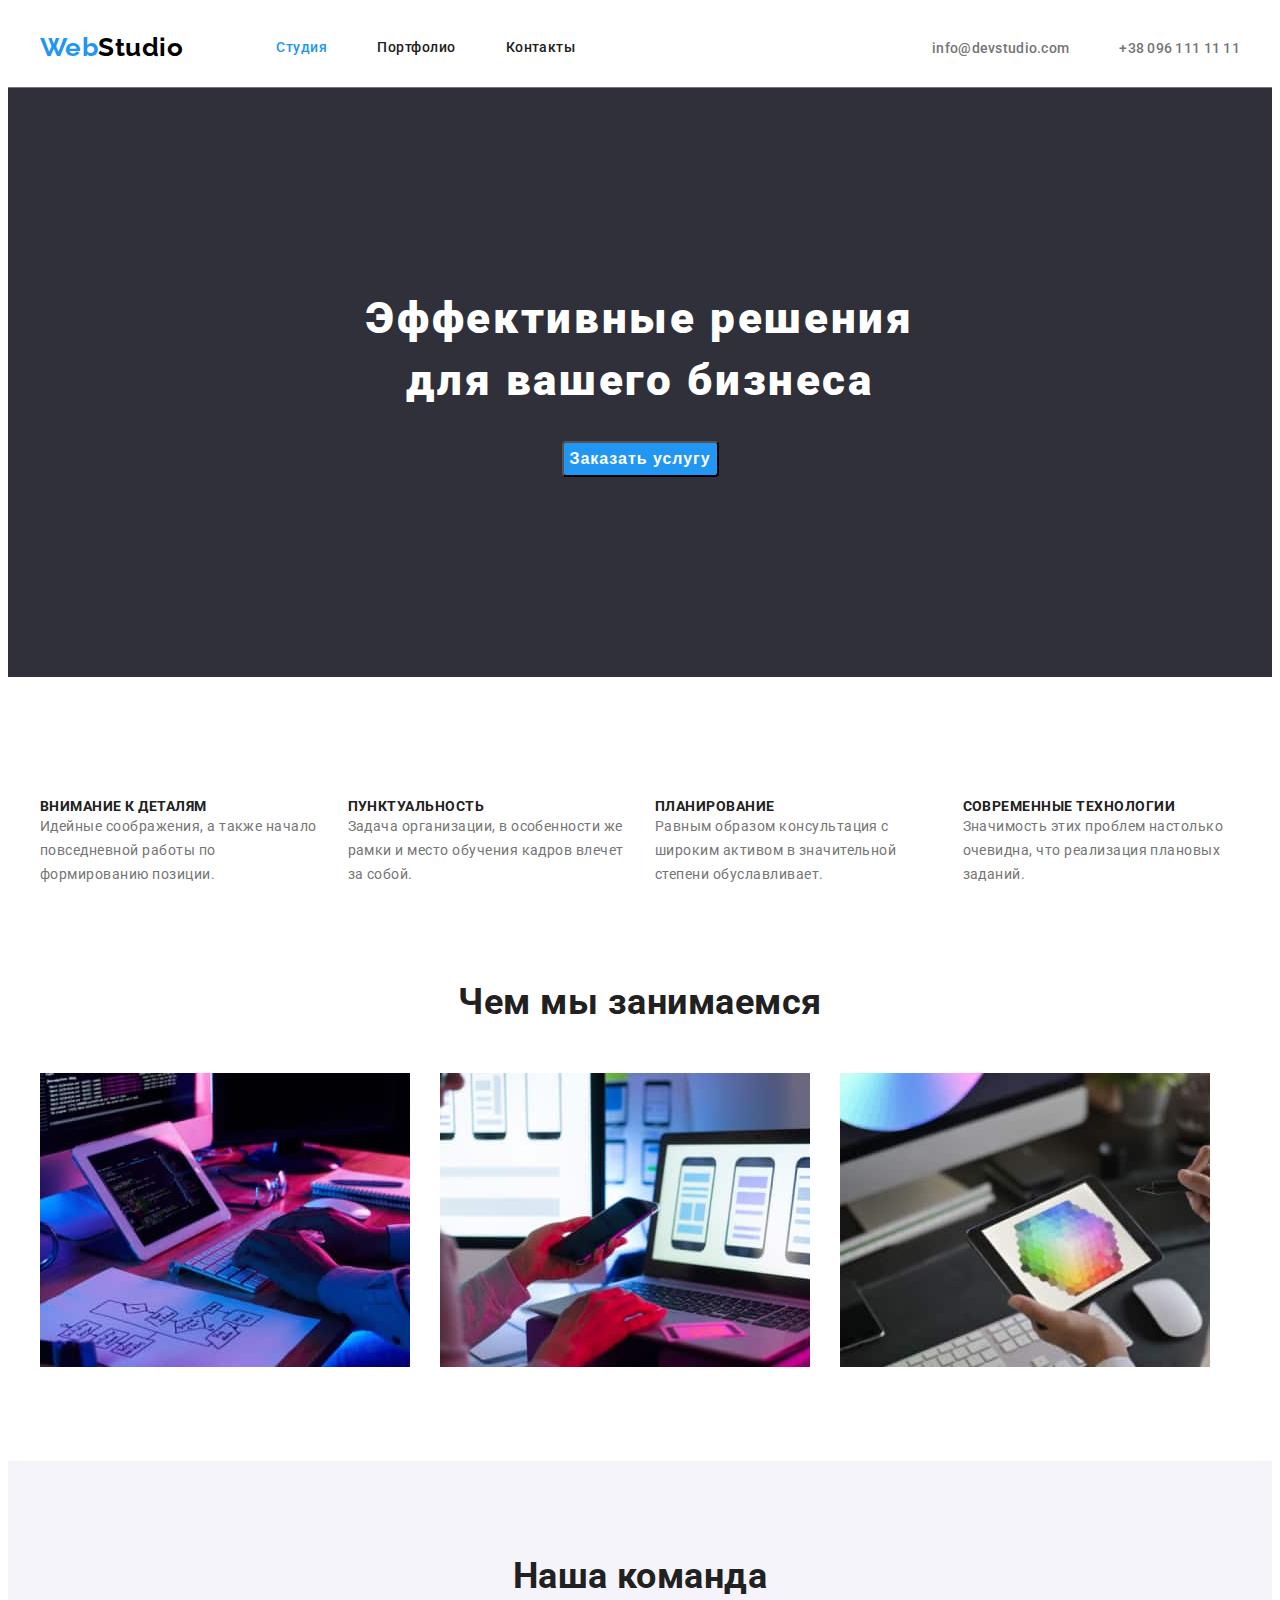
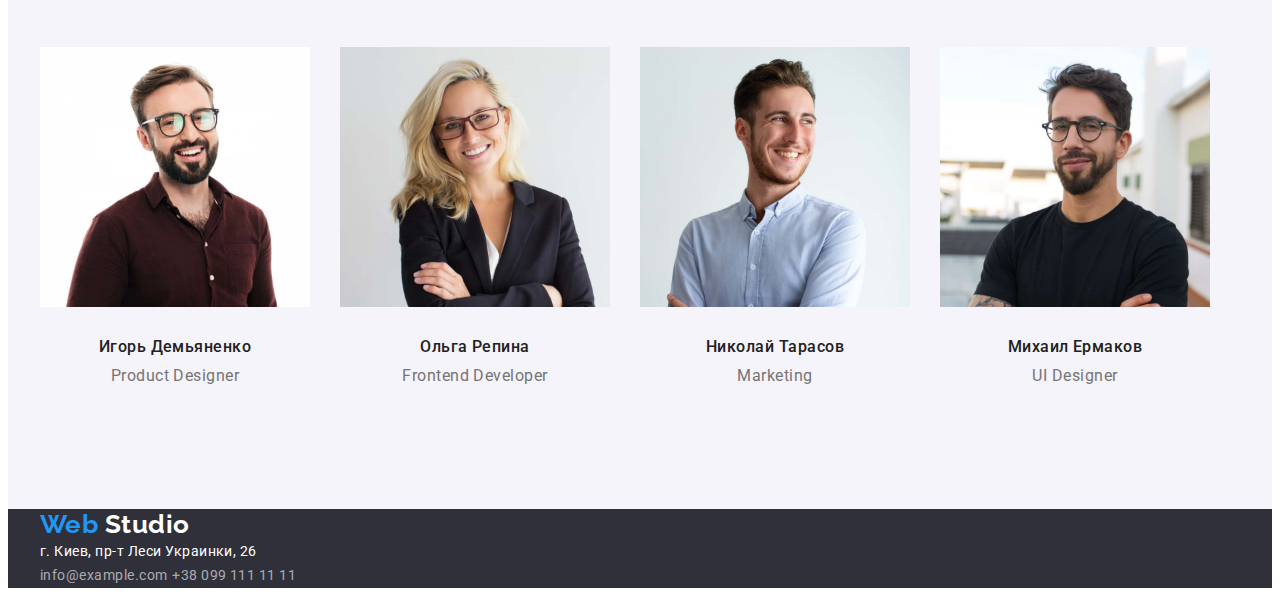
==== commit 6aa6e909: "доработка" ====
--- a/index.html
+++ b/index.html
@@ -34,7 +34,7 @@
     <main>
         <!-- секция заказать услугу-->
         <section class="hero-section">
-            <h1 class="hero-header">Эффективные решения для вашего бизнеса</h1>
+            <h1 class="hero-header">Эффективные решения<br> для вашего бизнеса</h1>
             <button type="button" class="hero-button">Заказать услугу</button>
         </section>
         <!--секция наши преимущества-->
@@ -88,23 +88,31 @@
                 <ul class="team-list">
                     <li class="team-list-item">
                         <img src="./images/img4.jpg" alt="Игорь Демьяненко" width="270" height="260">
-                        <h3 class="team-title">Игорь Демьяненко</h3>
-                        <p lang="en" class="team-profession">Product Designer</p>
+                        <div class="team-list-bottom-part">
+                            <h3 class="team-title">Игорь Демьяненко</h3>
+                            <p lang="en" class="team-profession">Product Designer</p>
+                        </div>
                     </li>
                     <li class="team-list-item">
                         <img src="./images/img5.jpg" alt="Ольга Репина" width="270" height="260">
-                        <h3 class="team-title">Ольга Репина</h3>
-                        <p lang="en" class="team-profession">Frontend Developer</p>
+                      <div class="team-list-bottom-part">
+                            <h3 class="team-title">Ольга Репина</h3>
+                            <p lang="en" class="team-profession">Frontend Developer</p>
+                      </div>
                     </li>
                     <li class="team-list-item">
                         <img src="./images/img6.jpg" alt="Николай Тарасов" width="270" height="260">
-                        <h3 class="team-title">Николай Тарасов</h3>
-                        <p lang="en" class="team-profession">Marketing</p>
+                        <div class="team-list-bottom-part">
+                            <h3 class="team-title">Николай Тарасов</h3>
+                            <p lang="en" class="team-profession">Marketing</p>
+                        </div>
                     </li>
                     <li class="team-list-item">
                         <img src="./images/img7.jpg" alt="Михаил Ермаков" width="270" height="260">
-                        <h3 class="team-title">Михаил Ермаков</h3>
-                        <p lang="en" class="team-profession">UI Designer</p>
+                        <div class="team-list-bottom-part">
+                            <h3 class="team-title">Михаил Ермаков</h3>
+                            <p lang="en" class="team-profession">UI Designer</p>
+                        </div>
                     </li>
                 </ul>
             </div>
--- a/css/styles.css
+++ b/css/styles.css
@@ -41,6 +41,7 @@
 img {
 display: block;
 }
+
 .container {
     width: 1200px;
     padding-left: 15px;
@@ -83,6 +84,7 @@
 
 /* ШАПКА */
 .header {
+    border-bottom: 1px solid var(--primary-text-color);
     padding-top: 24px;
     padding-bottom: 24px;
     background-color: var(--header-background-color);
@@ -144,8 +146,12 @@
 /* герой */
 .hero-section {
     background-color: #2F303A;
+    padding-top: 200px;
+    padding-bottom: 200px;
+    
 }
 .hero-header {
+    margin-bottom: 30px;
     font-weight: 900;
     font-size: 44px;
     line-height: 1.4;
@@ -222,6 +228,7 @@
 }
 .team-list {
     display: flex;
+    flex-wrap: wrap;
     margin-left: -30px;
     margin-top: -30px;
 }
@@ -229,14 +236,20 @@
     margin-left: 30px;
     margin-top: 30px;
 }
+.team-list-bottom-part {
+    padding: 30px 54px;
+}
 
 .team-title {
+    margin-bottom: 10px;
+    text-align: center;
     font-weight: 500;
     font-size: 16px;
     line-height: 1.19;
     color: var(--title-text-color);
 }
 .team-profession {
+    text-align: center;
     font-size: 16px;
     line-height: 1.19;
 }
@@ -267,9 +280,10 @@
 /* КОНТЕНТ СТРАНИЦЫ ПОРТФОЛИО */
 
 /* кнопки */
-/* .filter-list {
-    
-} */
+.filter-list {
+   display: flex; 
+   justify-content: center;
+}
 .filter-item {
     border-radius: 4px;
     font-weight: 500;
@@ -279,17 +293,44 @@
     background-color: var(--secondary-background-color);
     color: var(--title-text-color);
 }
+/* .button {
+    border-style: solid;
+    border-color: var(--primary-text-color);
+} */
+.filter-list-item {
+    margin-bottom: 50px;
+}
+.filter-list-item:not(:last-child) {
+    margin-right: 8px;
+}
 .filter-item:hover, .filter-item:focus {
     background-color: var(--accent-color);
     color: var(--white-text-color);
 }
-/* .portfolio-list {
-    
-} */
+/* Портфолио */
+.portfolio-list {
+    display: flex;
+    flex-wrap: wrap;
+
+}
+.portfolio-list-item {
+    width: calc((100% - 60px) / 3);
+}
+.portfolio-list-item:not(:nth-child(3n)) {
+    margin-right: 30px;
+}
+
 .portfolio-link {
     text-decoration: none;
 }
+.portfolio-link-sign {
+    padding: 20px 24px;
+    border: 1px solid var(--primary-text-color);
+    border-top: 0;
+    margin-bottom: 30px;
+}
 .portfolio-title {
+    margin-bottom: 4px;
     font-weight: 700;
     font-size: 18px;
     line-height: 2;
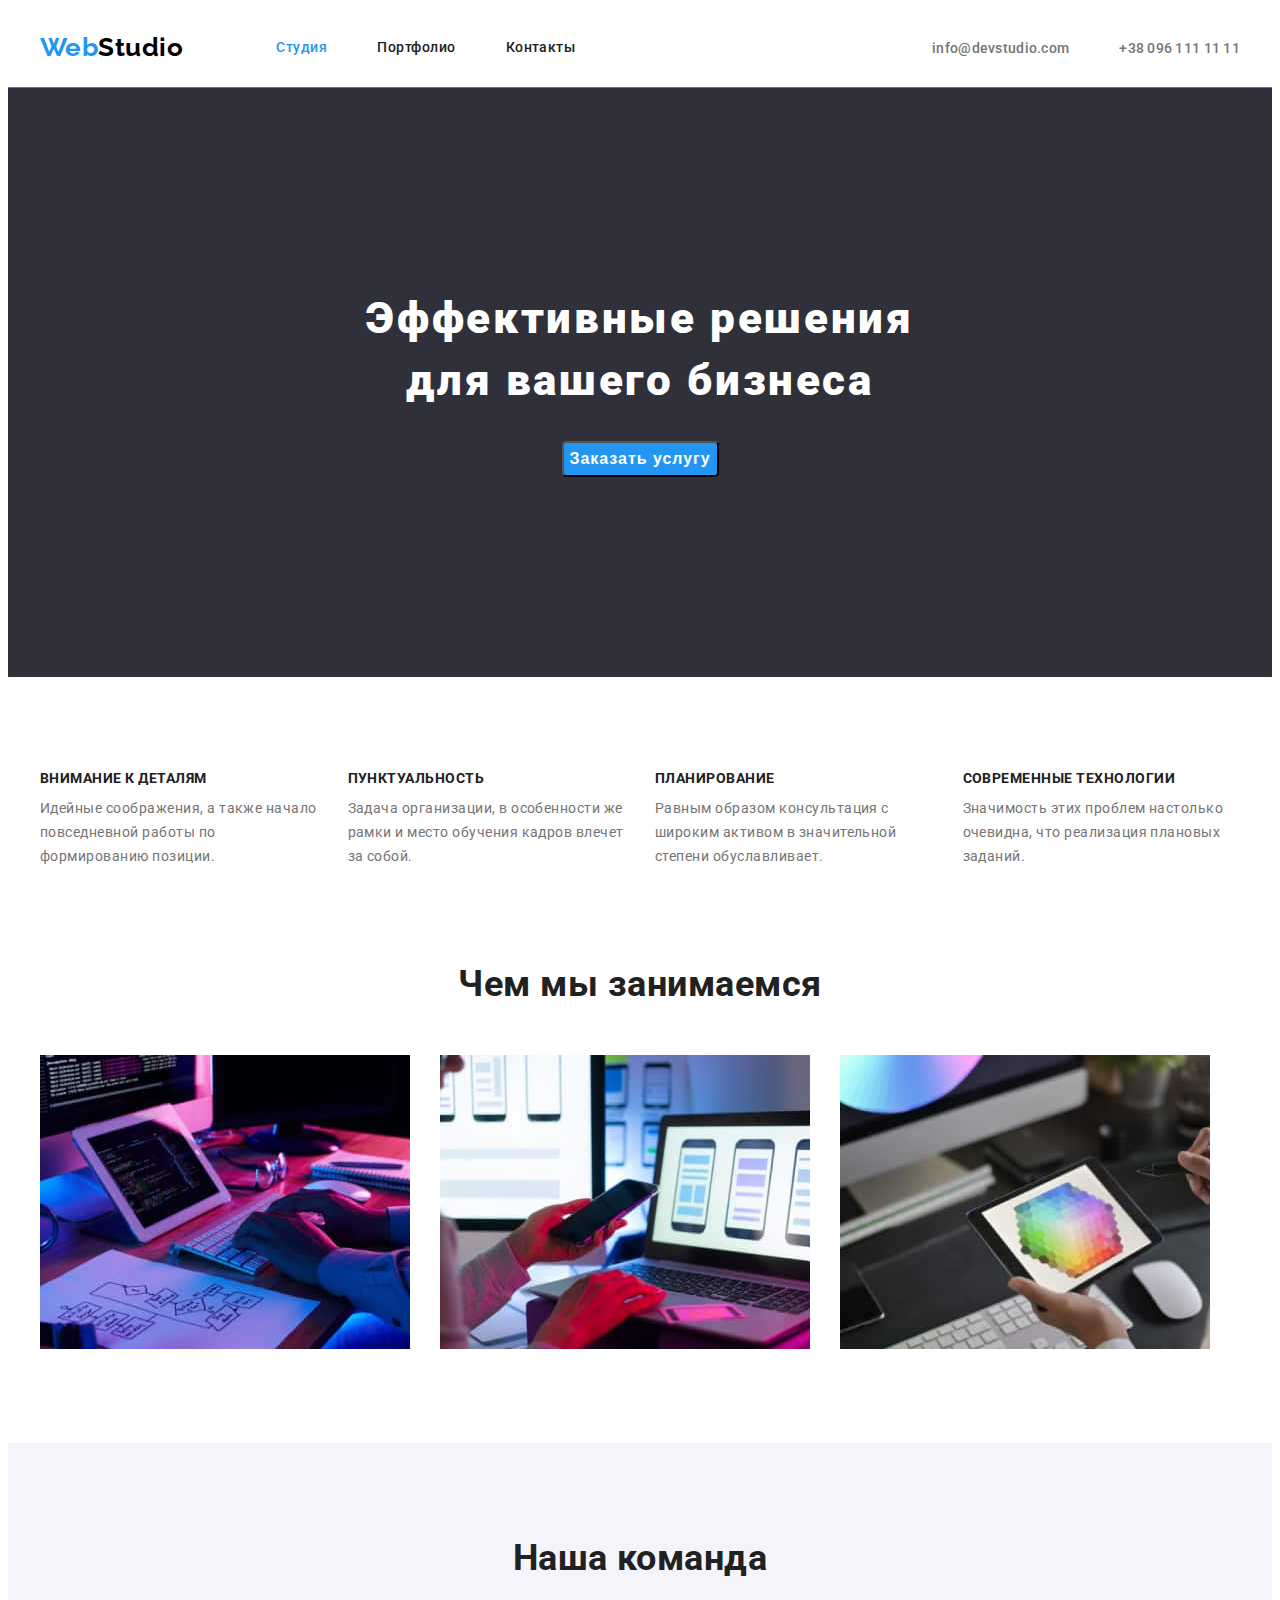
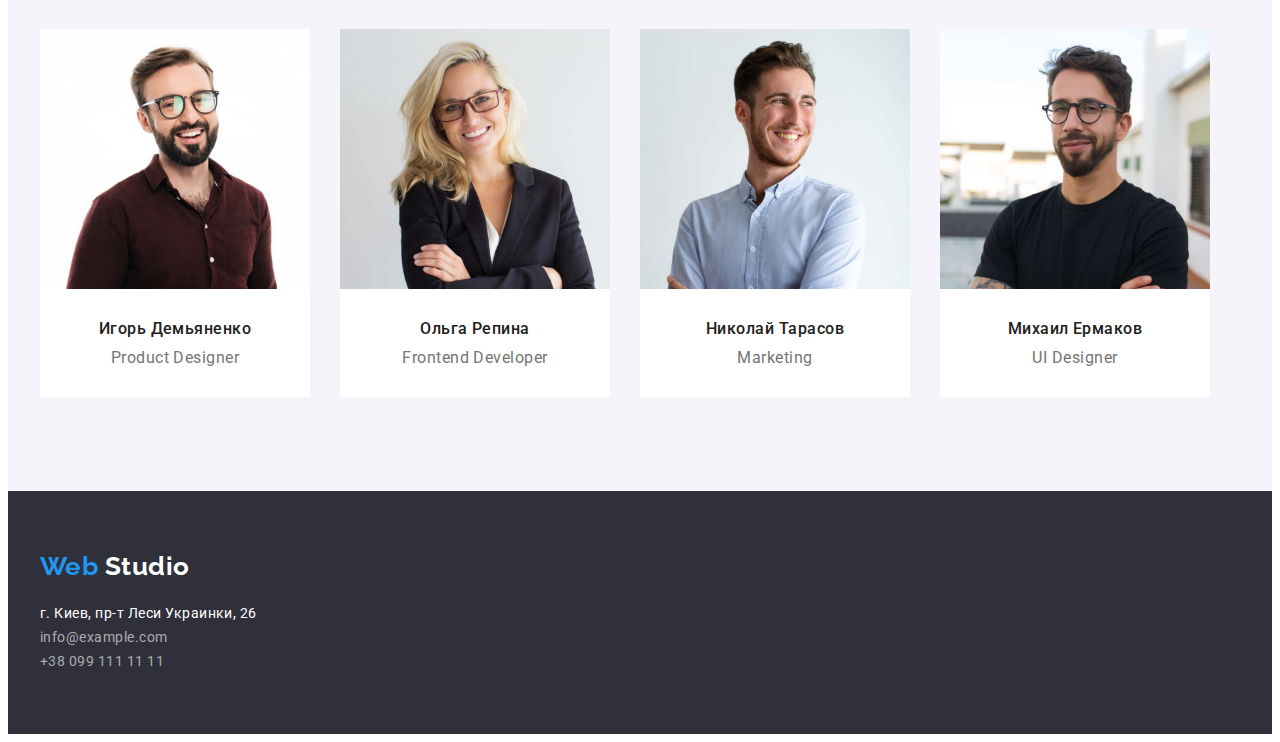
==== commit 84c59b24: "Исправление ошибок" ====
--- a/index.html
+++ b/index.html
@@ -26,8 +26,8 @@
                 </ul>
             </nav>
             <ul class="contacts">
-                <li><a href="mailto:info@devstudio.com" class="contacts-link">info@devstudio.com</a></li>
-                <li><a href="tel:+380961111111" class="contacts-link">+38 096 111 11 11</a></li>
+                <li class="contacts-list"><a href="mailto:info@devstudio.com" class="contacts-link">info@devstudio.com</a></li>
+                <li class="contacts-list"><a href="tel:+380961111111" class="contacts-link">+38 096 111 11 11</a></li>
             </ul>
         </div>
     </header>
@@ -41,7 +41,7 @@
         <section class="advantages">
             <div class="container">
                     <!-- скрыть заголовок этой секции-->
-                <h2 class="advantages-header-title">Наши преимущества</h2>
+                <h2 class="visually-hidden">Наши преимущества</h2>
                 <ul class="advantages-list">
                     <li class="advantage-item">
                         <h3 class="advantages-title">Внимание к деталям</h3>
@@ -121,7 +121,7 @@
     </main>
     <footer class="footer">
         <div class="container">
-            <a href="./index.html" class="logo"><span class="logo-web">Web</span> <span class="logo-studio-footer">Studio</span></a>
+            <a href="./index.html" class="logo logo-footer"><span class="logo-web">Web</span> <span class="logo-studio-footer">Studio</span></a>
             <address class="address">
                 <p class="address-map">г. Киев, пр-т Леси Украинки, 26</p>
                 <a href="mailto:info@example.com" class="address-link">info@example.com</a>
--- a/css/styles.css
+++ b/css/styles.css
@@ -5,6 +5,7 @@
     --accent-color:#2196F3;
     --secondary-background-color:#F5F4FA;
     --header-background-color:#FFFFFF;
+    --border-color: #EEEEEE;
     
 }
 /* цвет шрифта лого #000000; */
@@ -48,6 +49,9 @@
     padding-right: 15px;
     margin: 0 auto;
 }
+.header { 
+    background-color: var(--header-background-color);
+}
 .header-container {
     display: flex;
     align-items: center;
@@ -64,6 +68,8 @@
 
 /* логотип  */
 .logo {
+    display: inline-block;
+
     margin-right: 93px;
     font-family: Raleway, sans-serif;
     font-weight: 700;
@@ -97,8 +103,8 @@
 }
 .nav-list-link {
     display: block;
-    padding-bottom: 5px;
-    padding-top: 5px;
+    padding-bottom: 7px;
+    padding-top: 7px;
 
     font-weight: 500;
     font-size: 14px;
@@ -117,8 +123,10 @@
     display: flex;
     margin-left: auto;
 }
+.contacts-list {
+    margin-left: 50px;
+}
 .contacts-link { 
-    margin-left: 50px;
     font-weight: 500;
     font-size: 14px;
     line-height: 1.14;
@@ -192,10 +200,11 @@
 .advantage-item:not(:last-child) {
     margin-right: 30px;
 }
-.advantages-header-title {
-    visibility: hidden;
+.visually-hidden {
+    display: none;
 }
 .advantages-title {
+    margin-bottom: 10px;
     font-weight: 700;
     font-size: 14px;
     line-height: 1.14;
@@ -233,11 +242,14 @@
     margin-top: -30px;
 }
 .team-list-item {
+    border-radius: 0px 0px 4px 4px;
     margin-left: 30px;
     margin-top: 30px;
+    width: 270px;
 }
 .team-list-bottom-part {
-    padding: 30px 54px;
+    background-color: var(--header-background-color);
+    padding: 30px 30px;
 }
 
 .team-title {
@@ -256,9 +268,16 @@
 
 /* футер */
 .footer {
+    padding-top: 60px;
+    padding-bottom: 60px;
     background-color: #2F303A;
 }
+.logo-footer {
+  margin-bottom: 20px;
+}
 .address {
+    display: flex;
+    flex-direction: column;
     font-style: normal;
 }
 .address-map {
@@ -268,6 +287,7 @@
     text-decoration: none;
 }
 .address-link {
+
     font-size: 14px;
     line-height: 1.71;
     color: rgba(255, 255, 255, 0.6);
@@ -283,6 +303,7 @@
 .filter-list {
    display: flex; 
    justify-content: center;
+   margin-bottom: 50px;
 }
 .filter-item {
     border-radius: 4px;
@@ -297,9 +318,7 @@
     border-style: solid;
     border-color: var(--primary-text-color);
 } */
-.filter-list-item {
-    margin-bottom: 50px;
-}
+
 .filter-list-item:not(:last-child) {
     margin-right: 8px;
 }
@@ -311,23 +330,28 @@
 .portfolio-list {
     display: flex;
     flex-wrap: wrap;
+    margin-top: -30px;
+    margin-left: -30px;
+
 
 }
 .portfolio-list-item {
-    width: calc((100% - 60px) / 3);
-}
+    margin-top: 30px;
+    margin-left: 30px;
+}
+    /* width: calc((100% - 60px) / 3); */
+/* }
 .portfolio-list-item:not(:nth-child(3n)) {
     margin-right: 30px;
-}
+} */
 
 .portfolio-link {
     text-decoration: none;
 }
 .portfolio-link-sign {
     padding: 20px 24px;
-    border: 1px solid var(--primary-text-color);
+    border: 1px solid var(--border-color);
     border-top: 0;
-    margin-bottom: 30px;
 }
 .portfolio-title {
     margin-bottom: 4px;
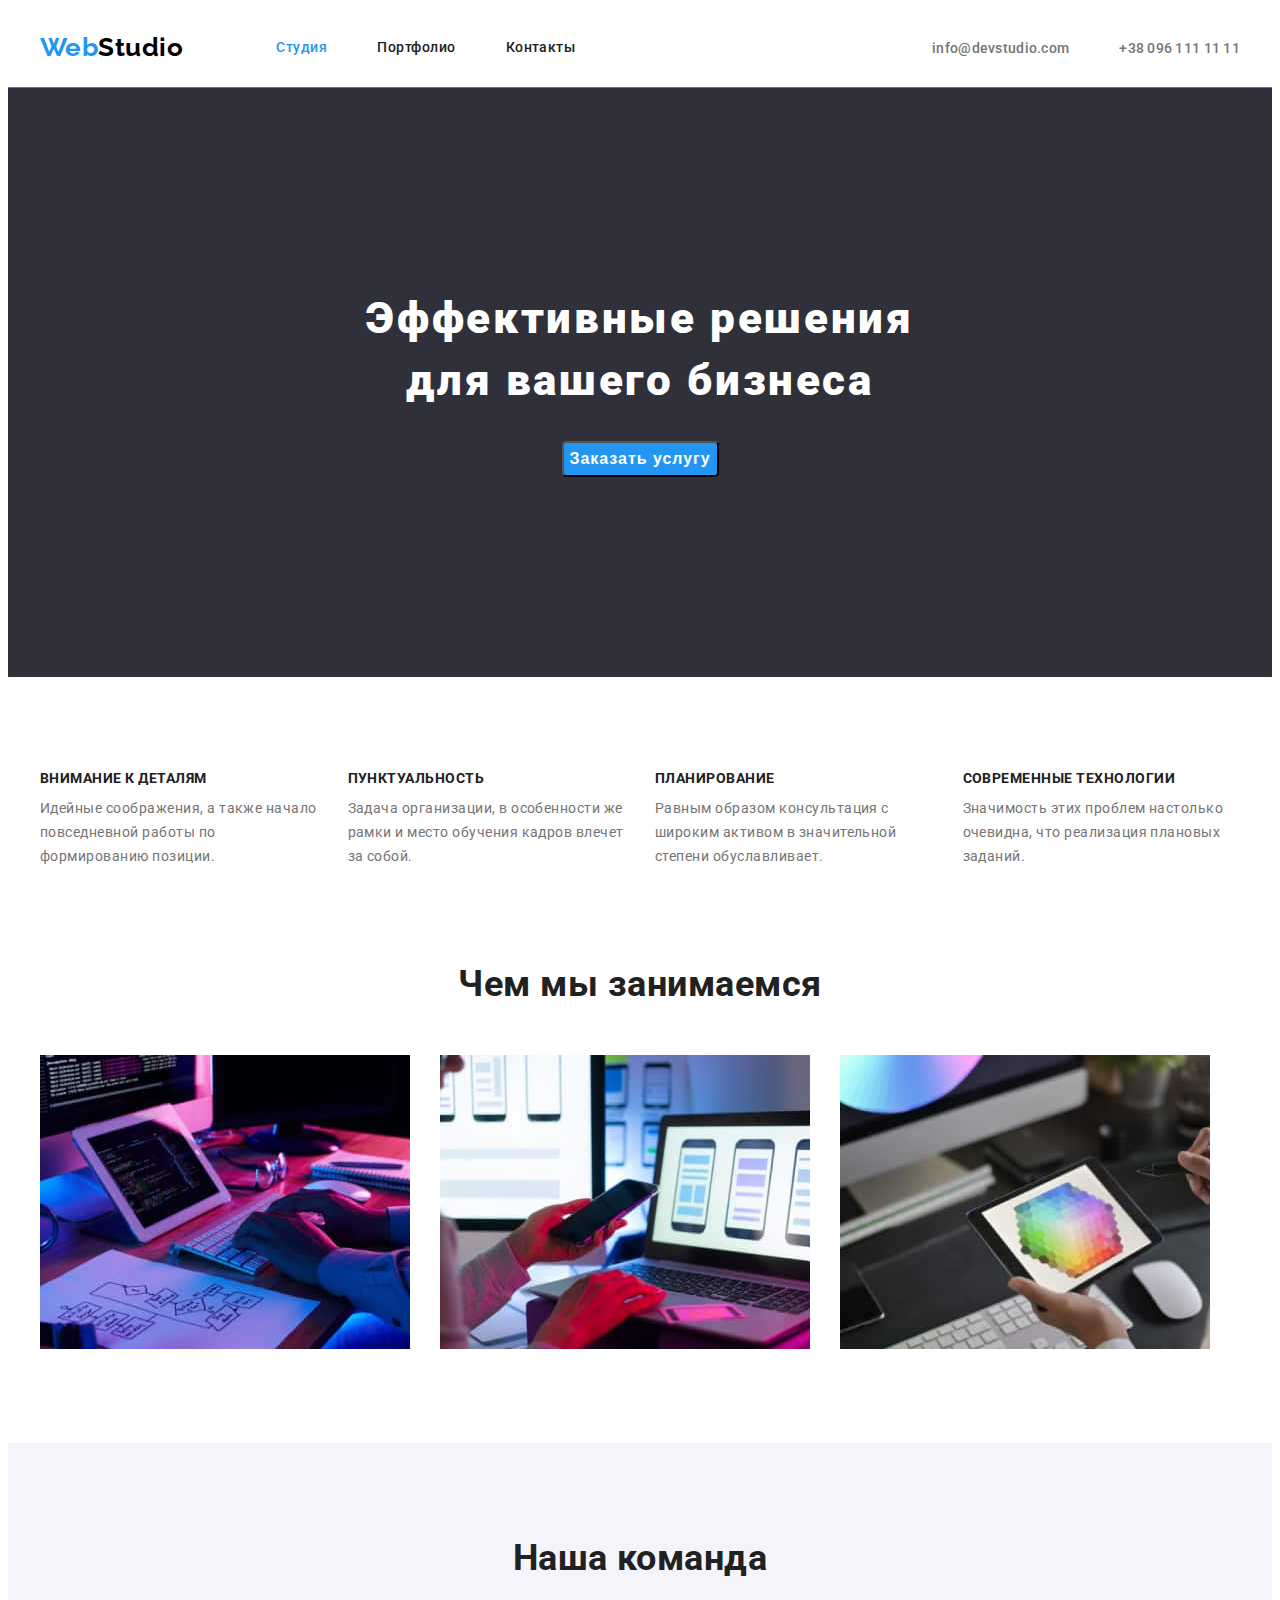
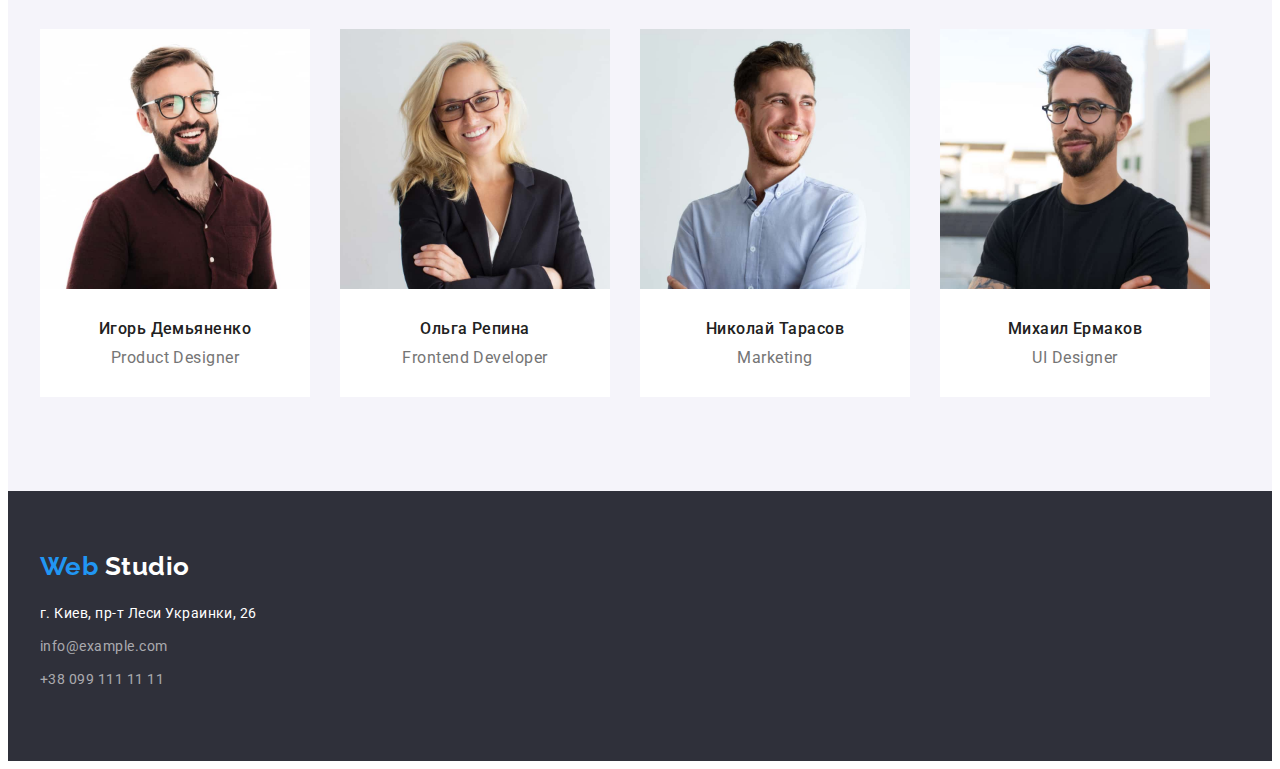
==== commit fbc73847: "Последние правки" ====
--- a/index.html
+++ b/index.html
@@ -26,7 +26,7 @@
                 </ul>
             </nav>
             <ul class="contacts">
-                <li class="contacts-list"><a href="mailto:info@devstudio.com" class="contacts-link">info@devstudio.com</a></li>
+                <li><a href="mailto:info@devstudio.com" class="contacts-link">info@devstudio.com</a></li>
                 <li class="contacts-list"><a href="tel:+380961111111" class="contacts-link">+38 096 111 11 11</a></li>
             </ul>
         </div>
--- a/css/styles.css
+++ b/css/styles.css
@@ -281,13 +281,14 @@
     font-style: normal;
 }
 .address-map {
+    margin-bottom: 9px;
     font-size: 14px;
     line-height: 1.71;
     color: var(--white-text-color);
     text-decoration: none;
 }
 .address-link {
-
+    margin-bottom: 9px;
     font-size: 14px;
     line-height: 1.71;
     color: rgba(255, 255, 255, 0.6);
